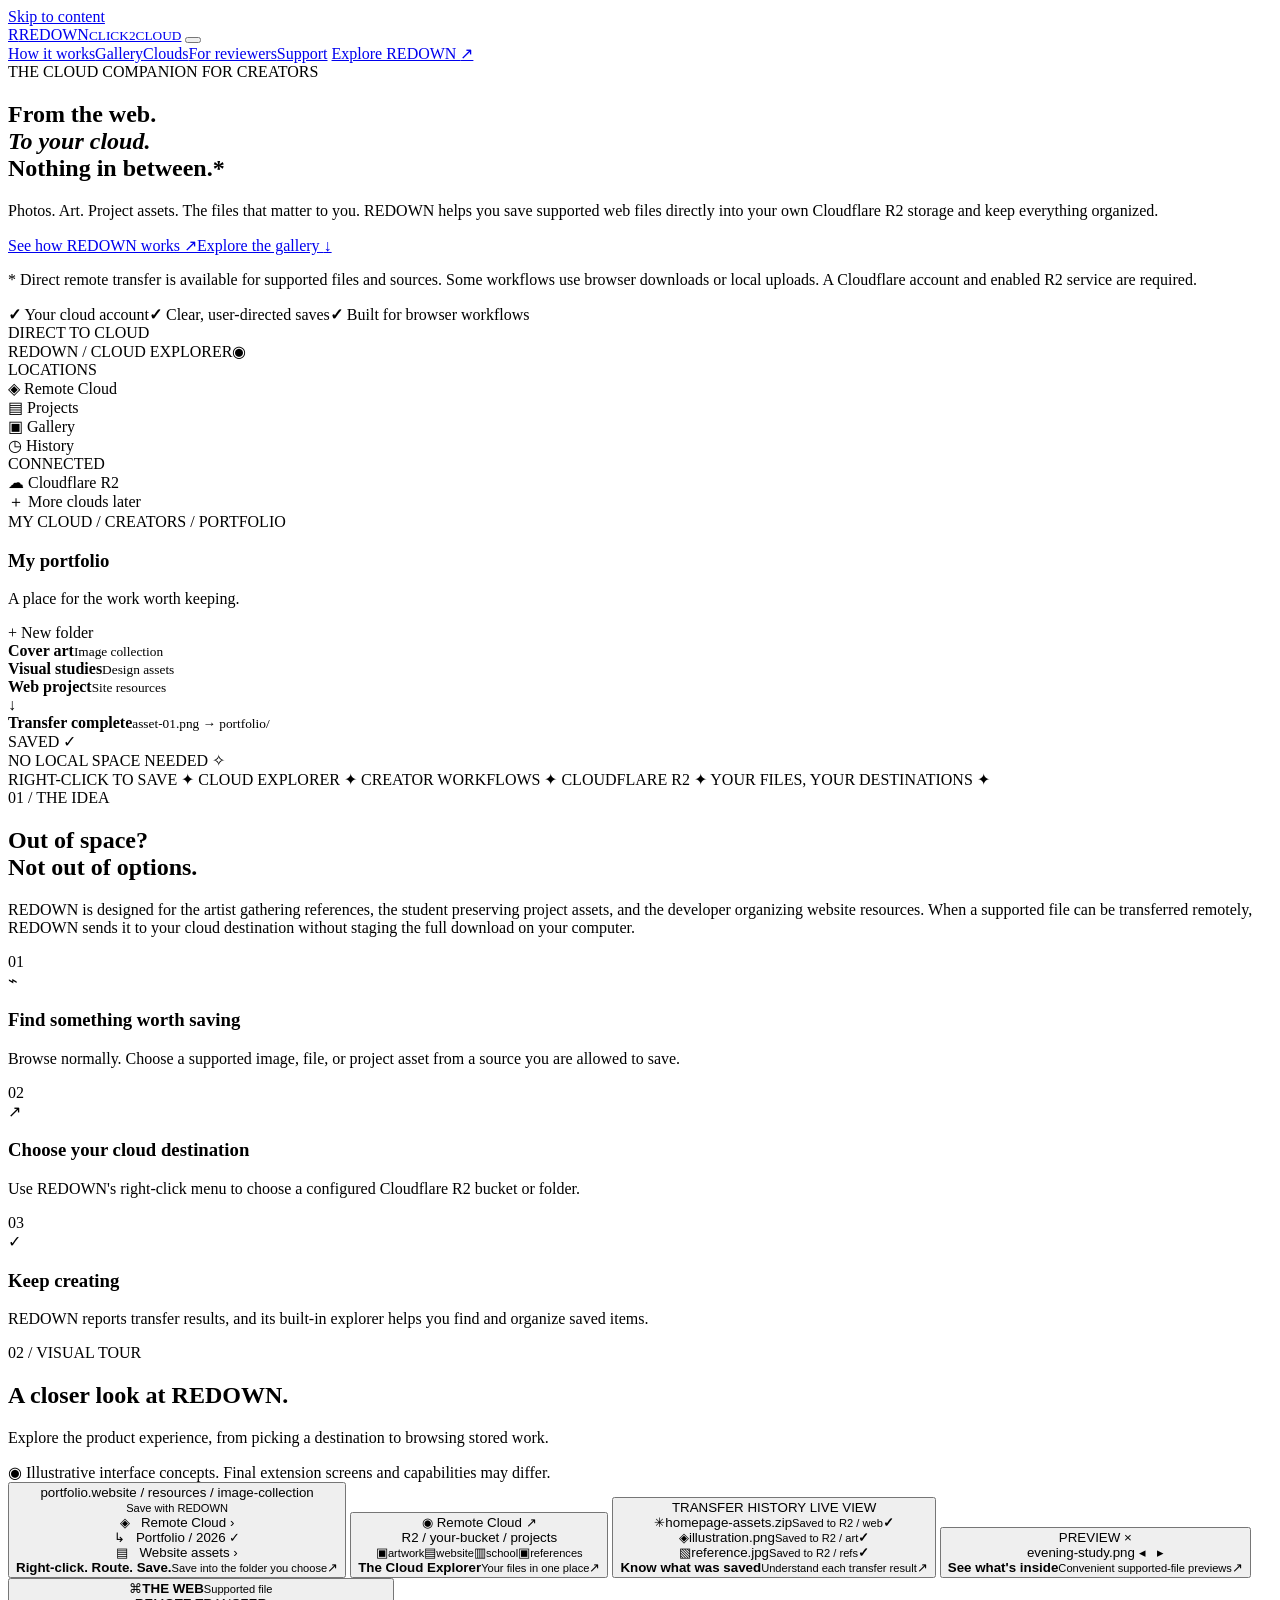
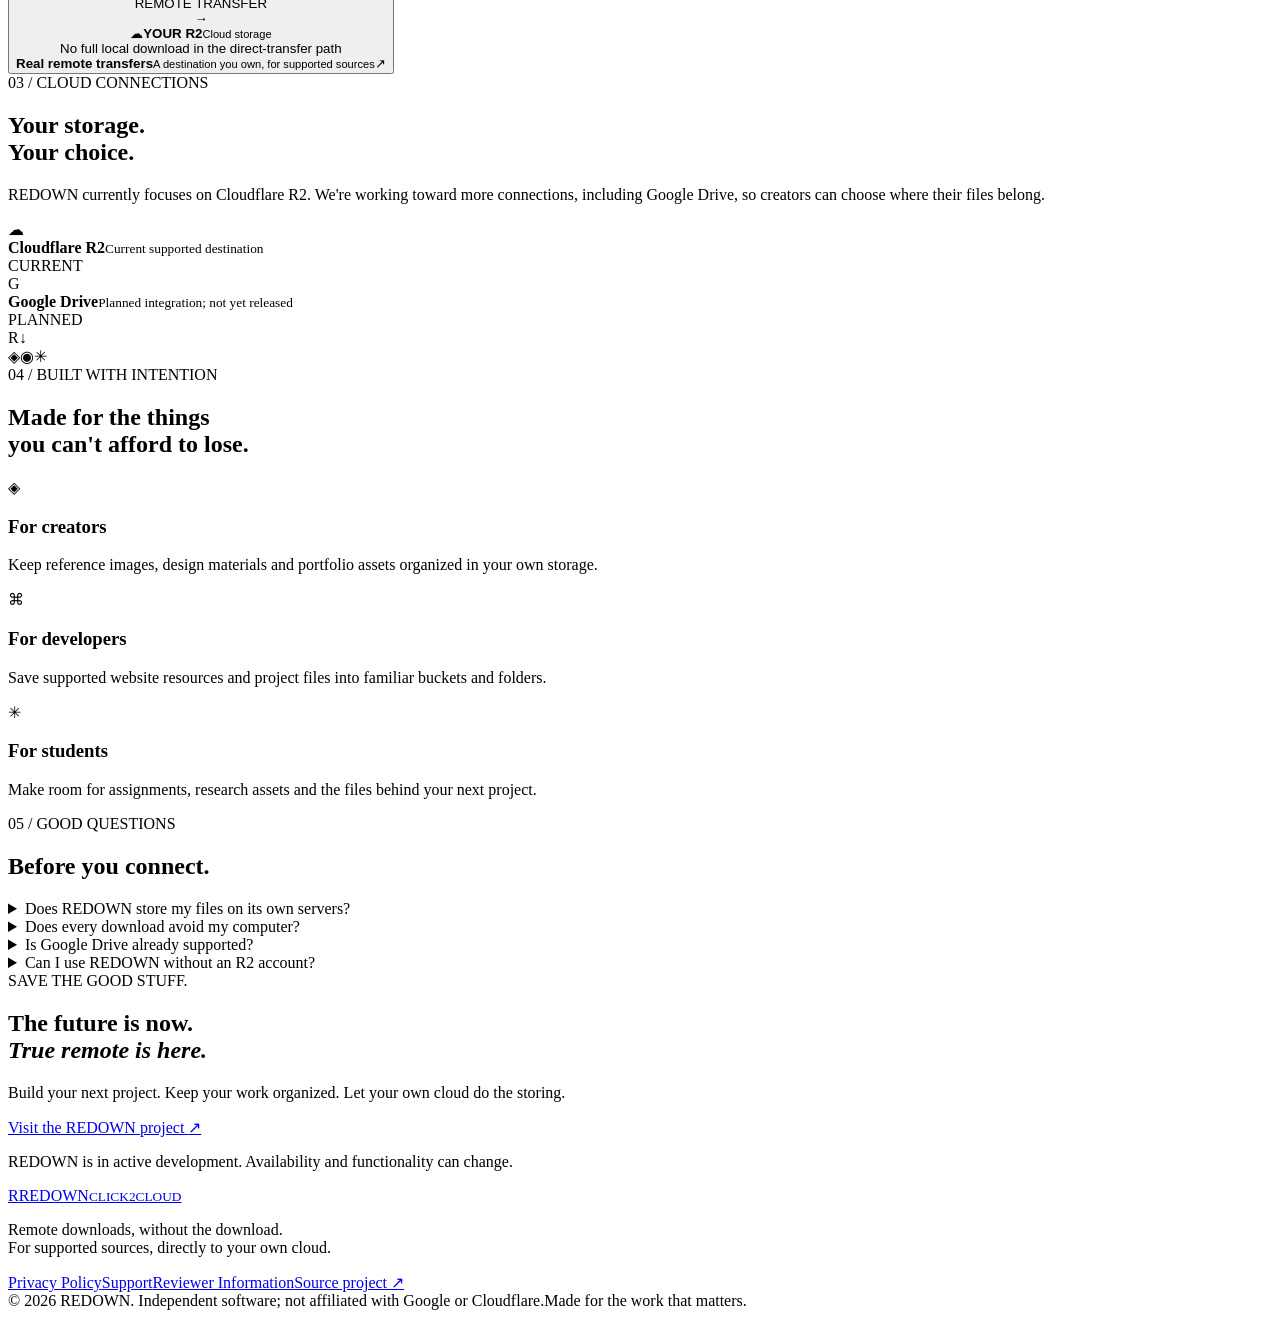
==== index.html @ 5e8872ca "Create REDOWN website: index.html" ====
<!doctype html>
<html lang="en">
<head>
  <meta charset="utf-8">
  <meta name="viewport" content="width=device-width,initial-scale=1">
  <meta name="theme-color" content="#0b0c12">
  <meta name="description" content="REDOWN is a browser extension for saving supported files from websites directly to your own Cloudflare R2 storage, with organized cloud destinations and a built-in explorer.">
  <meta property="og:title" content="REDOWN • Remote downloads, without the download">
  <meta property="og:description" content="Click. Route. Save to your own cloud. Meet REDOWN, a creator-focused browser extension for Cloudflare R2.">
  <meta property="og:type" content="website">
  <title>REDOWN • Direct to your cloud</title>
  <link rel="icon" href="favicon.svg" type="image/svg+xml">
  <link rel="stylesheet" href="styles.css">
  <script defer src="app.js"></script>
</head>
<body>
  <a class="skip-link" href="#main">Skip to content</a>
  <header class="site-header">
    <div class="nav-wrap">
      <a class="brand" href="index.html" aria-label="REDOWN home"><span class="brand-mark" aria-hidden="true">R<span class="brand-cut"></span></span><span>REDOWN<small>CLICK2CLOUD</small></span></a>
      <button class="menu-toggle" type="button" aria-label="Open navigation" aria-expanded="false" aria-controls="primary-nav"><span></span><span></span><span></span></button>
      <nav id="primary-nav" class="nav-links" aria-label="Main navigation">
        <a href="#how-it-works">How it works</a><a href="#gallery">Gallery</a><a href="#clouds">Clouds</a><a href="review.html">For reviewers</a><a href="support.html">Support</a>
        <a class="nav-cta" href="https://github.com/thanks-cohn/REDOWN" target="_blank" rel="noopener noreferrer">Explore REDOWN <span aria-hidden="true">↗</span></a>
      </nav>
    </div>
  </header>
  <main id="main">
    <section class="hero section-pad">
      <div class="hero-aurora" aria-hidden="true"></div>
      <div class="hero-content">
        <div class="eyebrow"><span class="pulse-dot"></span> THE CLOUD COMPANION FOR CREATORS</div>
        <h1>From the web.<br><em>To your cloud.</em><br>Nothing in between.*</h1>
        <p class="hero-lead">Photos. Art. Project assets. The files that matter to you. REDOWN helps you save supported web files directly into your own Cloudflare R2 storage and keep everything organized.</p>
        <div class="hero-actions"><a class="btn btn-primary" href="#how-it-works">See how REDOWN works <span aria-hidden="true">↗</span></a><a class="btn btn-outline" href="#gallery">Explore the gallery <span aria-hidden="true">↓</span></a></div>
        <p class="fine-print">* Direct remote transfer is available for supported files and sources. Some workflows use browser downloads or local uploads. A Cloudflare account and enabled R2 service are required.</p>
        <div class="hero-trust"><span><b class="mini-check">✓</b> Your cloud account</span><span><b class="mini-check">✓</b> Clear, user-directed saves</span><span><b class="mini-check">✓</b> Built for browser workflows</span></div>
      </div>
      <div class="hero-visual" aria-label="Illustrative REDOWN cloud-save workflow">
        <div class="floating-label label-top">DIRECT TO CLOUD <span class="green-dot"></span></div>
        <div class="hero-device">
          <div class="device-top"><div class="traffic"><i></i><i></i><i></i></div><span class="device-name">REDOWN / CLOUD EXPLORER</span><span class="device-icon">◉</span></div>
          <div class="device-content">
            <div class="device-side"><div class="sidebar-title">LOCATIONS</div><div class="sidebar-item active"><span>◈</span> Remote Cloud</div><div class="sidebar-item"><span>▤</span> Projects</div><div class="sidebar-item"><span>▣</span> Gallery</div><div class="sidebar-item"><span>◷</span> History</div><div class="side-divider"></div><div class="sidebar-title">CONNECTED</div><div class="sidebar-item small"><span class="cloud-mark">☁</span> Cloudflare R2</div><div class="sidebar-item small muted"><span>＋</span> More clouds later</div></div>
            <div class="device-main"><div class="crumb">MY CLOUD <span> / </span> CREATORS <span> / </span> PORTFOLIO</div><div class="device-heading"><div><h3>My portfolio</h3><p>A place for the work worth keeping.</p></div><span class="mock-btn">+ New folder</span></div><div class="mock-files"><div class="mock-file"><span class="file-art photo-one"></span><b>Cover art</b><small>Image collection</small></div><div class="mock-file"><span class="file-art photo-two"></span><b>Visual studies</b><small>Design assets</small></div><div class="mock-file"><span class="file-art photo-three"></span><b>Web project</b><small>Site resources</small></div></div><div class="transfer"><span class="transfer-icon">↓</span><div><strong>Transfer complete</strong><small>asset-01.png → portfolio/</small></div><span class="transfer-ok">SAVED ✓</span></div></div>
          </div>
        </div>
        <div class="floating-label label-bottom">NO LOCAL SPACE NEEDED <span>✧</span></div>
        <div class="orbit orbit-one"></div><div class="orbit orbit-two"></div>
      </div>
    </section>
    <div class="ticker" aria-label="Key features"><div>RIGHT-CLICK TO SAVE <span>✦</span> CLOUD EXPLORER <span>✦</span> CREATOR WORKFLOWS <span>✦</span> CLOUDFLARE R2 <span>✦</span> YOUR FILES, YOUR DESTINATIONS <span>✦</span></div></div>
    <section class="section-pad section-heading-band" id="how-it-works"><div class="section-intro"><div class="kicker">01 / THE IDEA</div><h2>Out of space?<br><span>Not out of options.</span></h2><p>REDOWN is designed for the artist gathering references, the student preserving project assets, and the developer organizing website resources. When a supported file can be transferred remotely, REDOWN sends it to your cloud destination without staging the full download on your computer.</p></div>
      <div class="steps-grid">
        <article class="step"><span class="step-number">01</span><div class="step-glyph">⌁</div><h3>Find something worth saving</h3><p>Browse normally. Choose a supported image, file, or project asset from a source you are allowed to save.</p></article>
        <article class="step"><span class="step-number">02</span><div class="step-glyph">↗</div><h3>Choose your cloud destination</h3><p>Use REDOWN's right-click menu to choose a configured Cloudflare R2 bucket or folder.</p></article>
        <article class="step"><span class="step-number">03</span><div class="step-glyph">✓</div><h3>Keep creating</h3><p>REDOWN reports transfer results, and its built-in explorer helps you find and organize saved items.</p></article>
      </div>
    </section>
    <section class="section-pad gallery-section" id="gallery"><div class="section-head-line"><div><div class="kicker">02 / VISUAL TOUR</div><h2>A closer look at <span>REDOWN.</span></h2></div><p>Explore the product experience, from picking a destination to browsing stored work.</p></div><div class="gallery-note"><span>◉</span> Illustrative interface concepts. Final extension screens and capabilities may differ.</div>
      <div class="gallery-grid">
        <button class="gallery-card wide" data-gallery="0" type="button" aria-label="Open gallery preview: Right-click, route, save"><div class="artboard art-context"><div class="art-window"><div class="art-url">portfolio.website / resources / image-collection</div><div class="art-scene"><div class="art-shape one"></div><div class="art-shape two"></div><div class="art-shape three"></div></div><div class="context-menu"><small>Save with REDOWN</small><div>◈ &nbsp; Remote Cloud <span>›</span></div><div class="chosen">↳ &nbsp; Portfolio / 2026 <span>✓</span></div><div>▤ &nbsp; Website assets <span>›</span></div></div></div></div><span class="gallery-meta"><span><b>Right-click. Route. Save.</b><small>Save into the folder you choose</small></span><span class="gallery-arrow">↗</span></span></button>
        <button class="gallery-card" data-gallery="1" type="button" aria-label="Open gallery preview: Cloud Explorer"><div class="artboard art-explorer"><div class="ex-top"><span>◉</span> Remote Cloud <span>↗</span></div><div class="ex-path">R2 / your-bucket / projects</div><div class="ex-grid"><span>▣<small>artwork</small></span><span>▤<small>website</small></span><span>▥<small>school</small></span><span>▣<small>references</small></span></div></div><span class="gallery-meta"><span><b>The Cloud Explorer</b><small>Your files in one place</small></span><span class="gallery-arrow">↗</span></span></button>
        <button class="gallery-card" data-gallery="2" type="button" aria-label="Open gallery preview: Transfer history"><div class="artboard art-history"><div class="history-title">TRANSFER HISTORY <span>LIVE VIEW</span></div><div class="history-row"><span class="history-thumb">✳</span><span>homepage-assets.zip<small>Saved to R2 / web</small></span><b>✓</b></div><div class="history-row"><span class="history-thumb">◈</span><span>illustration.png<small>Saved to R2 / art</small></span><b>✓</b></div><div class="history-row"><span class="history-thumb">▧</span><span>reference.jpg<small>Saved to R2 / refs</small></span><b>✓</b></div></div><span class="gallery-meta"><span><b>Know what was saved</b><small>Understand each transfer result</small></span><span class="gallery-arrow">↗</span></span></button>
        <button class="gallery-card" data-gallery="3" type="button" aria-label="Open gallery preview: File previews"><div class="artboard art-preview"><div class="preview-window"><div class="prev-top">PREVIEW <span>×</span></div><div class="preview-visual"><div class="preview-sun"></div><div class="preview-hill"></div><div class="preview-hill two"></div></div><div class="prev-foot">evening-study.png <span>◂ &nbsp; ▸</span></div></div></div><span class="gallery-meta"><span><b>See what's inside</b><small>Convenient supported-file previews</small></span><span class="gallery-arrow">↗</span></span></button>
        <button class="gallery-card wide" data-gallery="4" type="button" aria-label="Open gallery preview: What direct to cloud means"><div class="artboard art-flow"><div class="flow-point"><span class="flow-symbol">⌘</span><strong>THE WEB</strong><small>Supported file</small></div><div class="flow-path"><span>REMOTE TRANSFER</span><div class="flow-line"></div><em>→</em></div><div class="flow-point"><span class="flow-symbol cloud">☁</span><strong>YOUR R2</strong><small>Cloud storage</small></div><div class="flow-sub">No full local download in the direct-transfer path</div></div><span class="gallery-meta"><span><b>Real remote transfers</b><small>A destination you own, for supported sources</small></span><span class="gallery-arrow">↗</span></span></button>
      </div>
    </section>
    <section class="section-pad clouds-section" id="clouds"><div class="cloud-copy"><div class="kicker">03 / CLOUD CONNECTIONS</div><h2>Your storage.<br><span>Your choice.</span></h2><p>REDOWN currently focuses on Cloudflare R2. We're working toward more connections, including Google Drive, so creators can choose where their files belong.</p><div class="provider-row"><div class="provider active"><span class="provider-symbol">☁</span><div><b>Cloudflare R2</b><small>Current supported destination</small></div><span class="status-pill">CURRENT</span></div><div class="provider"><span class="provider-symbol">G</span><div><b>Google Drive</b><small>Planned integration; not yet released</small></div><span class="status-pill coming">PLANNED</span></div></div></div><div class="cloud-illustration"><div class="cloud-ring ring-a"></div><div class="cloud-ring ring-b"></div><div class="cloud-center">R<span>↓</span></div><span class="cloud-orbit orbit-a">◈</span><span class="cloud-orbit orbit-b">◉</span><span class="cloud-orbit orbit-c">✳</span></div></section>
    <section class="section-pad why-section"><div><div class="kicker">04 / BUILT WITH INTENTION</div><h2>Made for the things<br><span>you can't afford to lose.</span></h2></div><div class="value-grid"><div><span>◈</span><h3>For creators</h3><p>Keep reference images, design materials and portfolio assets organized in your own storage.</p></div><div><span>⌘</span><h3>For developers</h3><p>Save supported website resources and project files into familiar buckets and folders.</p></div><div><span>✳</span><h3>For students</h3><p>Make room for assignments, research assets and the files behind your next project.</p></div></div></section>
    <section class="section-pad faq-section" id="faq"><div class="kicker">05 / GOOD QUESTIONS</div><h2>Before you <span>connect.</span></h2><div class="faq-grid"><details><summary>Does REDOWN store my files on its own servers?</summary><p>REDOWN is designed to transfer supported files into storage you connect, such as your own Cloudflare R2 account. Remote transfers can involve a Cloudflare Worker and the source service. REDOWN itself is not a replacement storage provider.</p></details><details><summary>Does every download avoid my computer?</summary><p>No. The direct-transfer pathway is available for supported sources and files. Other operations, including local uploads or browser-assisted download paths, may use your device. REDOWN should indicate the relevant workflow.</p></details><details><summary>Is Google Drive already supported?</summary><p>Not yet as a released integration. Google Drive is planned. The currently described cloud destination is Cloudflare R2.</p></details><details><summary>Can I use REDOWN without an R2 account?</summary><p>Cloudflare R2 must be available on your Cloudflare account for the current R2 workflow. Storage usage may incur charges from Cloudflare. Please review your provider's pricing and permissions before connecting.</p></details></div></section>
    <section class="last-cta"><div class="cta-glow"></div><div class="kicker">SAVE THE GOOD STUFF.</div><h2>The future is now.<br><em>True remote is here.</em></h2><p>Build your next project. Keep your work organized. Let your own cloud do the storing.</p><a class="btn btn-primary" href="https://github.com/thanks-cohn/REDOWN" target="_blank" rel="noopener noreferrer">Visit the REDOWN project <span aria-hidden="true">↗</span></a><p class="small-muted">REDOWN is in active development. Availability and functionality can change.</p></section>
  </main>
  <footer class="site-footer"><div class="footer-top"><a class="brand" href="index.html"><span class="brand-mark">R</span><span>REDOWN<small>CLICK2CLOUD</small></span></a><p>Remote downloads, without the download.<br>For supported sources, directly to your own cloud.</p><div class="footer-links"><a href="privacy.html">Privacy Policy</a><a href="support.html">Support</a><a href="review.html">Reviewer Information</a><a href="https://github.com/thanks-cohn/REDOWN" target="_blank" rel="noopener noreferrer">Source project ↗</a></div></div><div class="footer-bottom"><span>© <span id="year">2026</span> REDOWN. Independent software; not affiliated with Google or Cloudflare.</span><span>Made for the work that matters.</span></div></footer>
  <dialog id="gallery-dialog" class="gallery-dialog" aria-label="REDOWN preview"><button class="dialog-close" type="button" aria-label="Close gallery preview">×</button><div id="dialog-preview"></div><div class="dialog-nav"><button type="button" id="gallery-prev" aria-label="Previous gallery image">← Previous</button><span id="gallery-count"></span><button type="button" id="gallery-next" aria-label="Next gallery image">Next →</button></div></dialog>
</body>
</html>
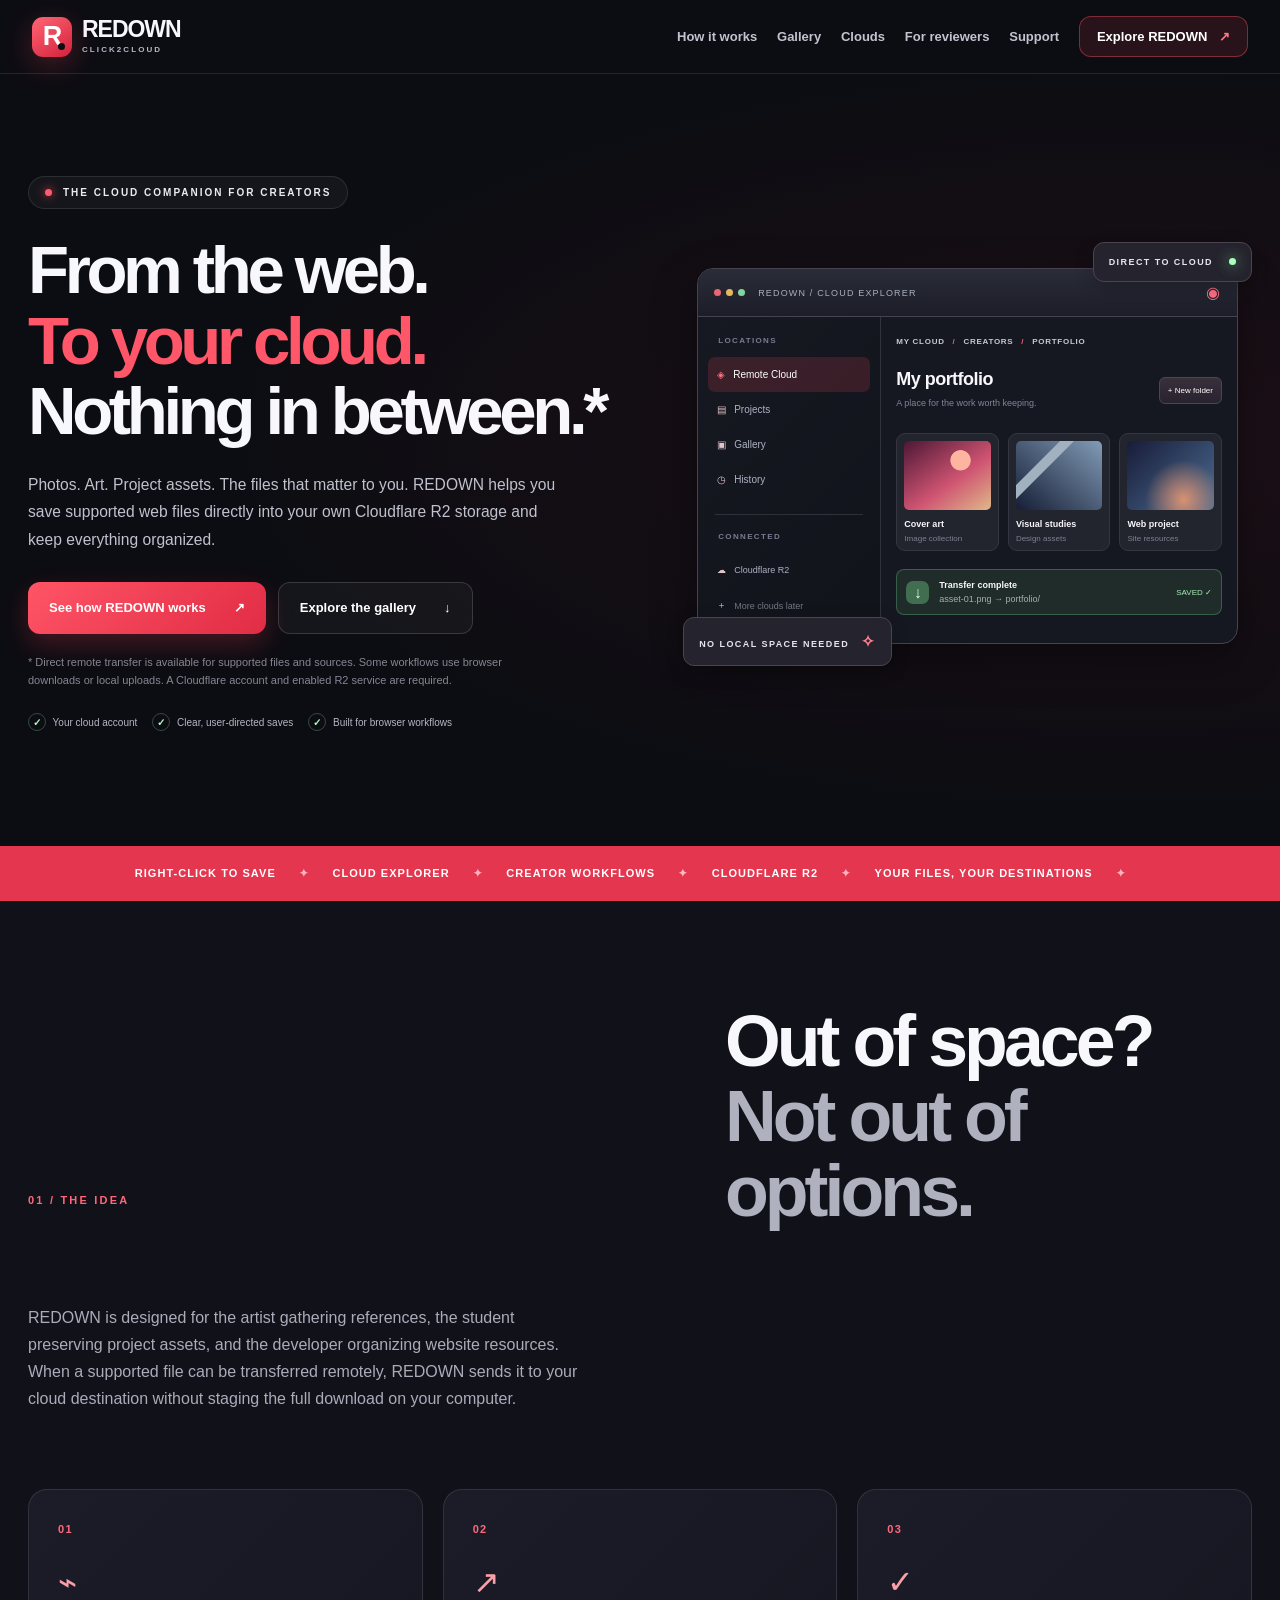
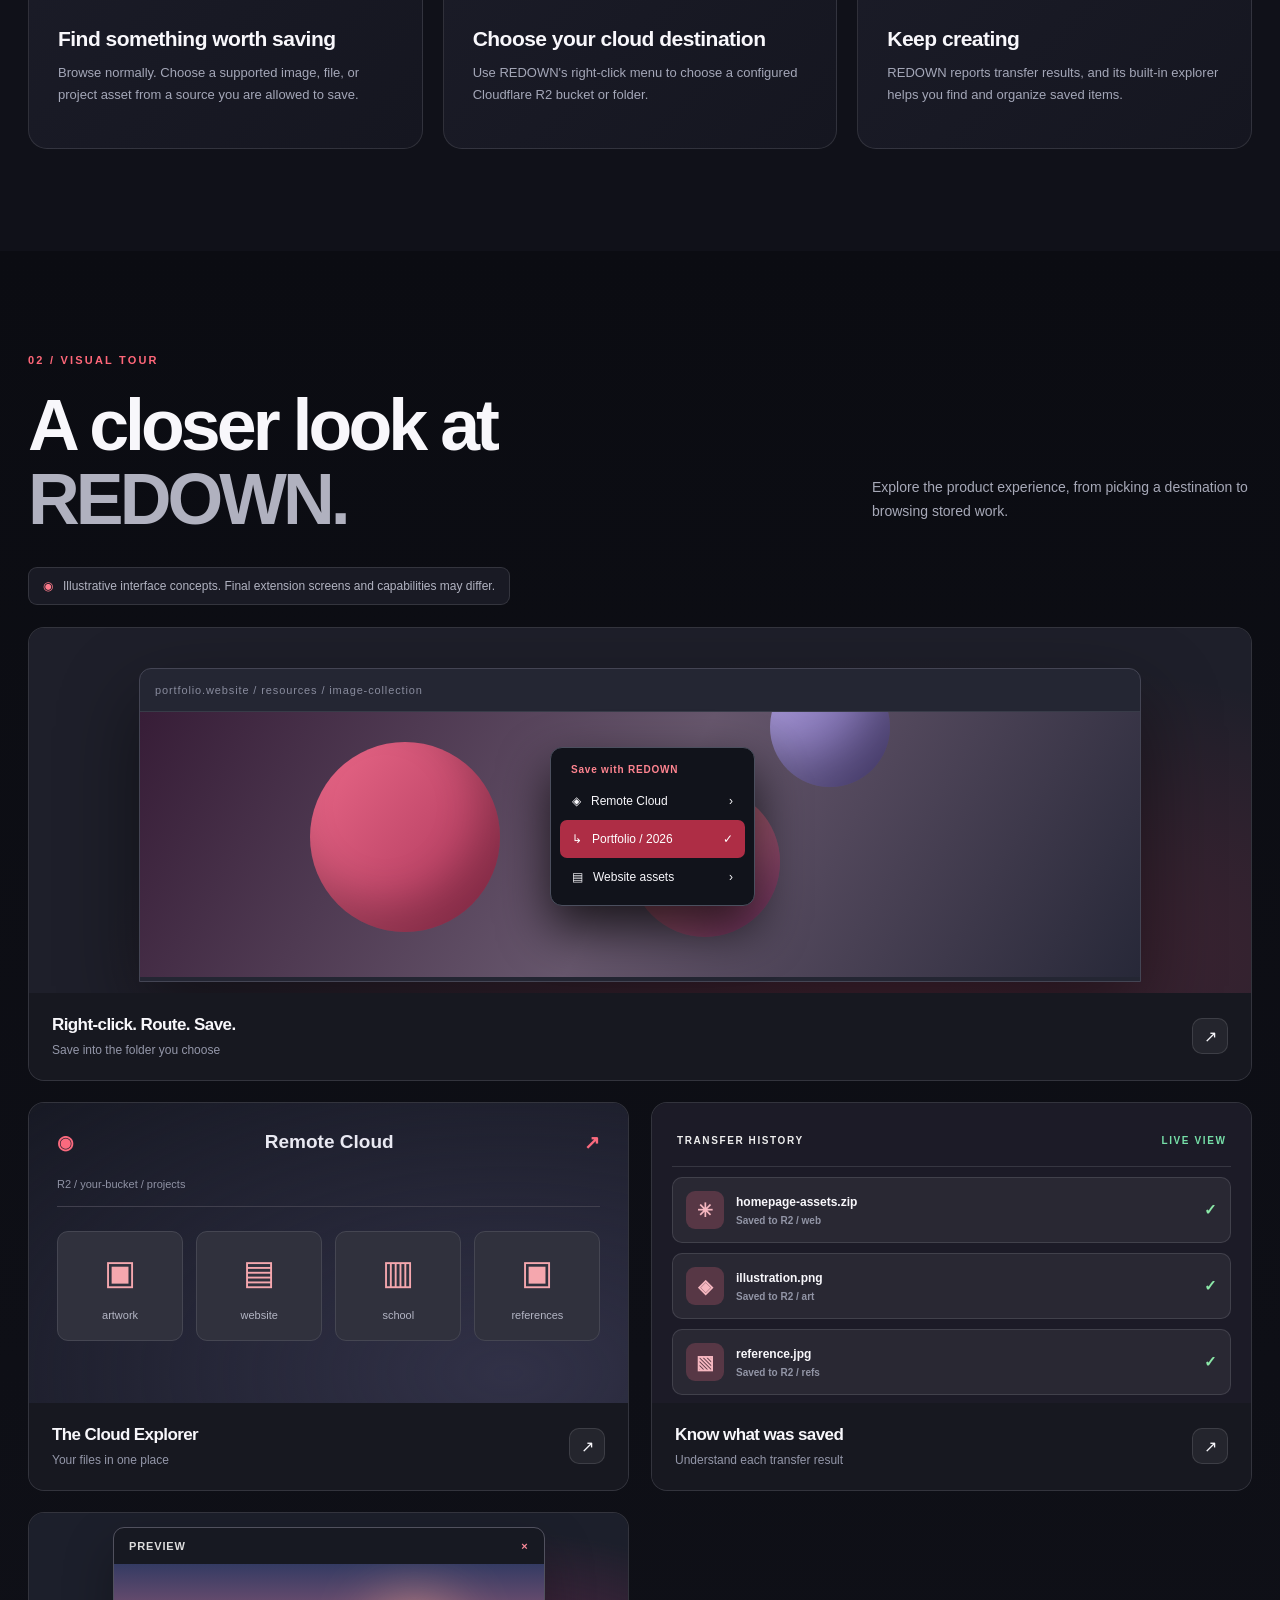
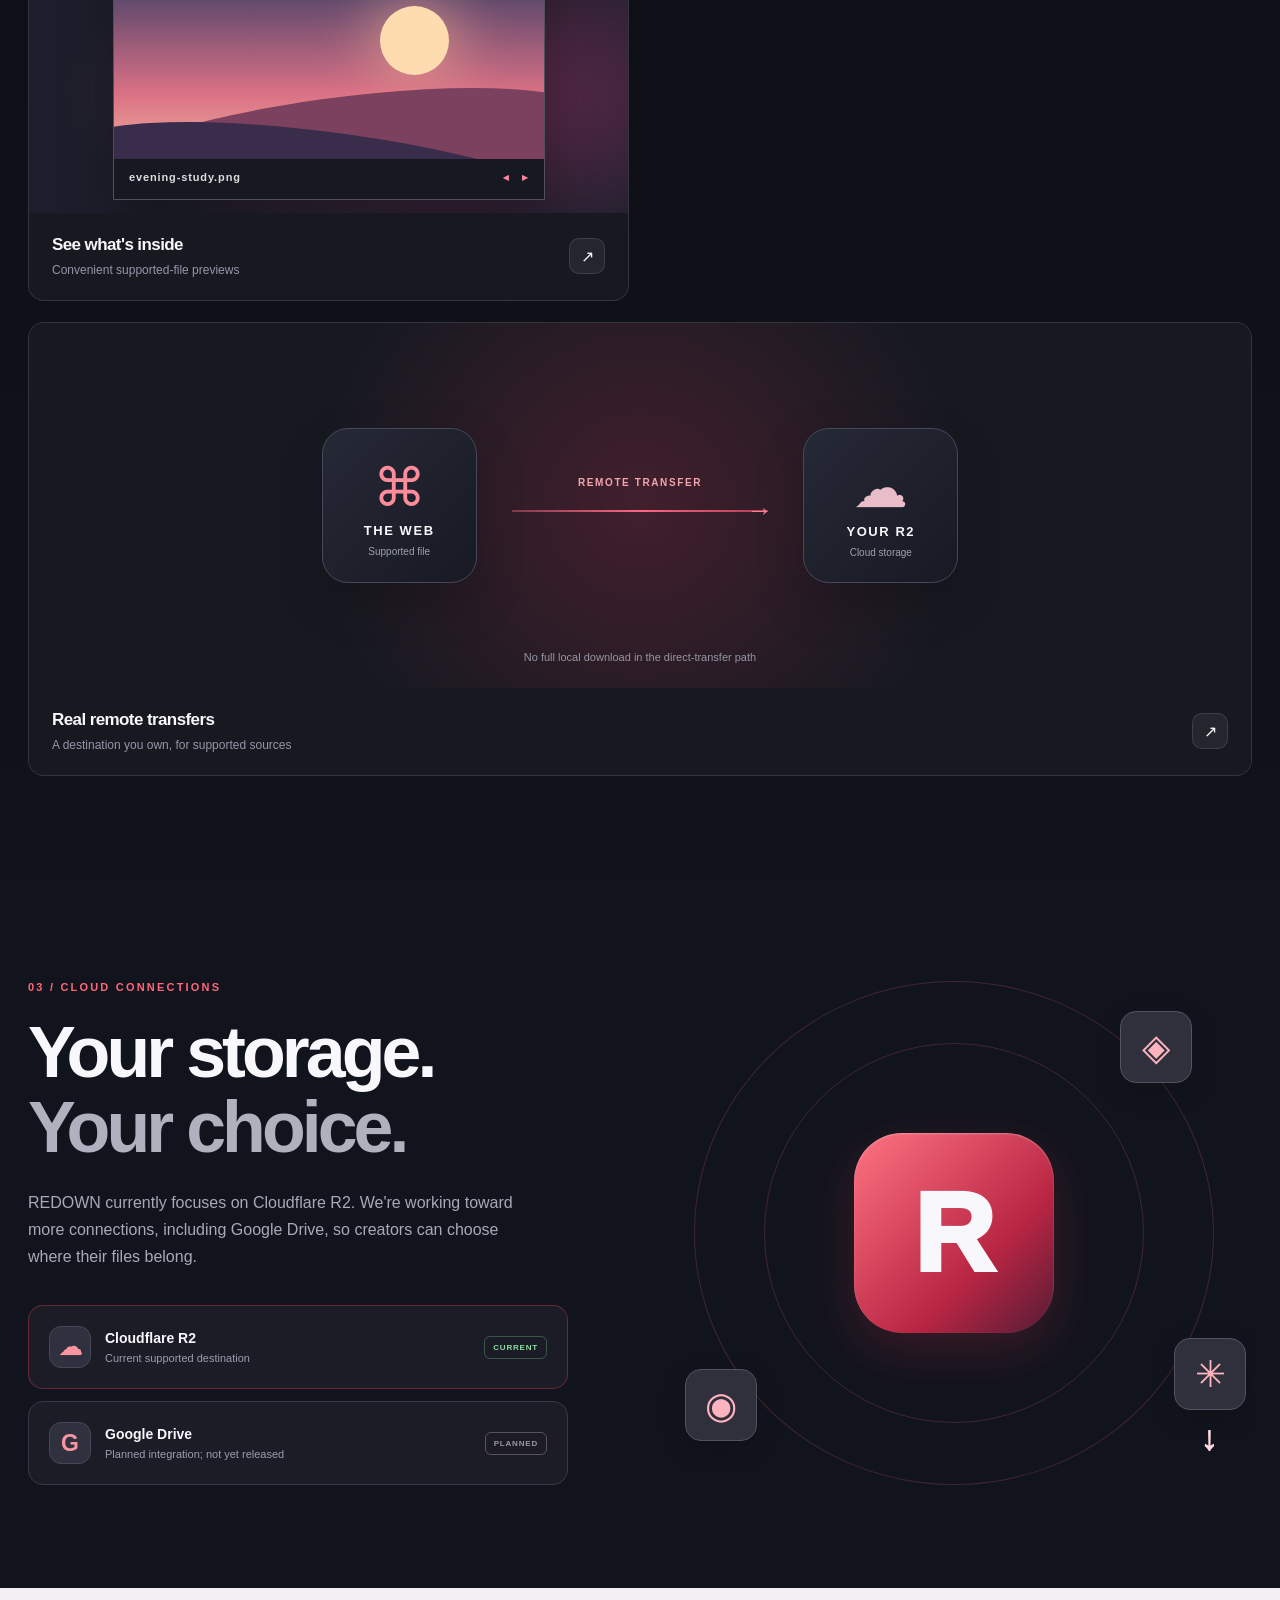
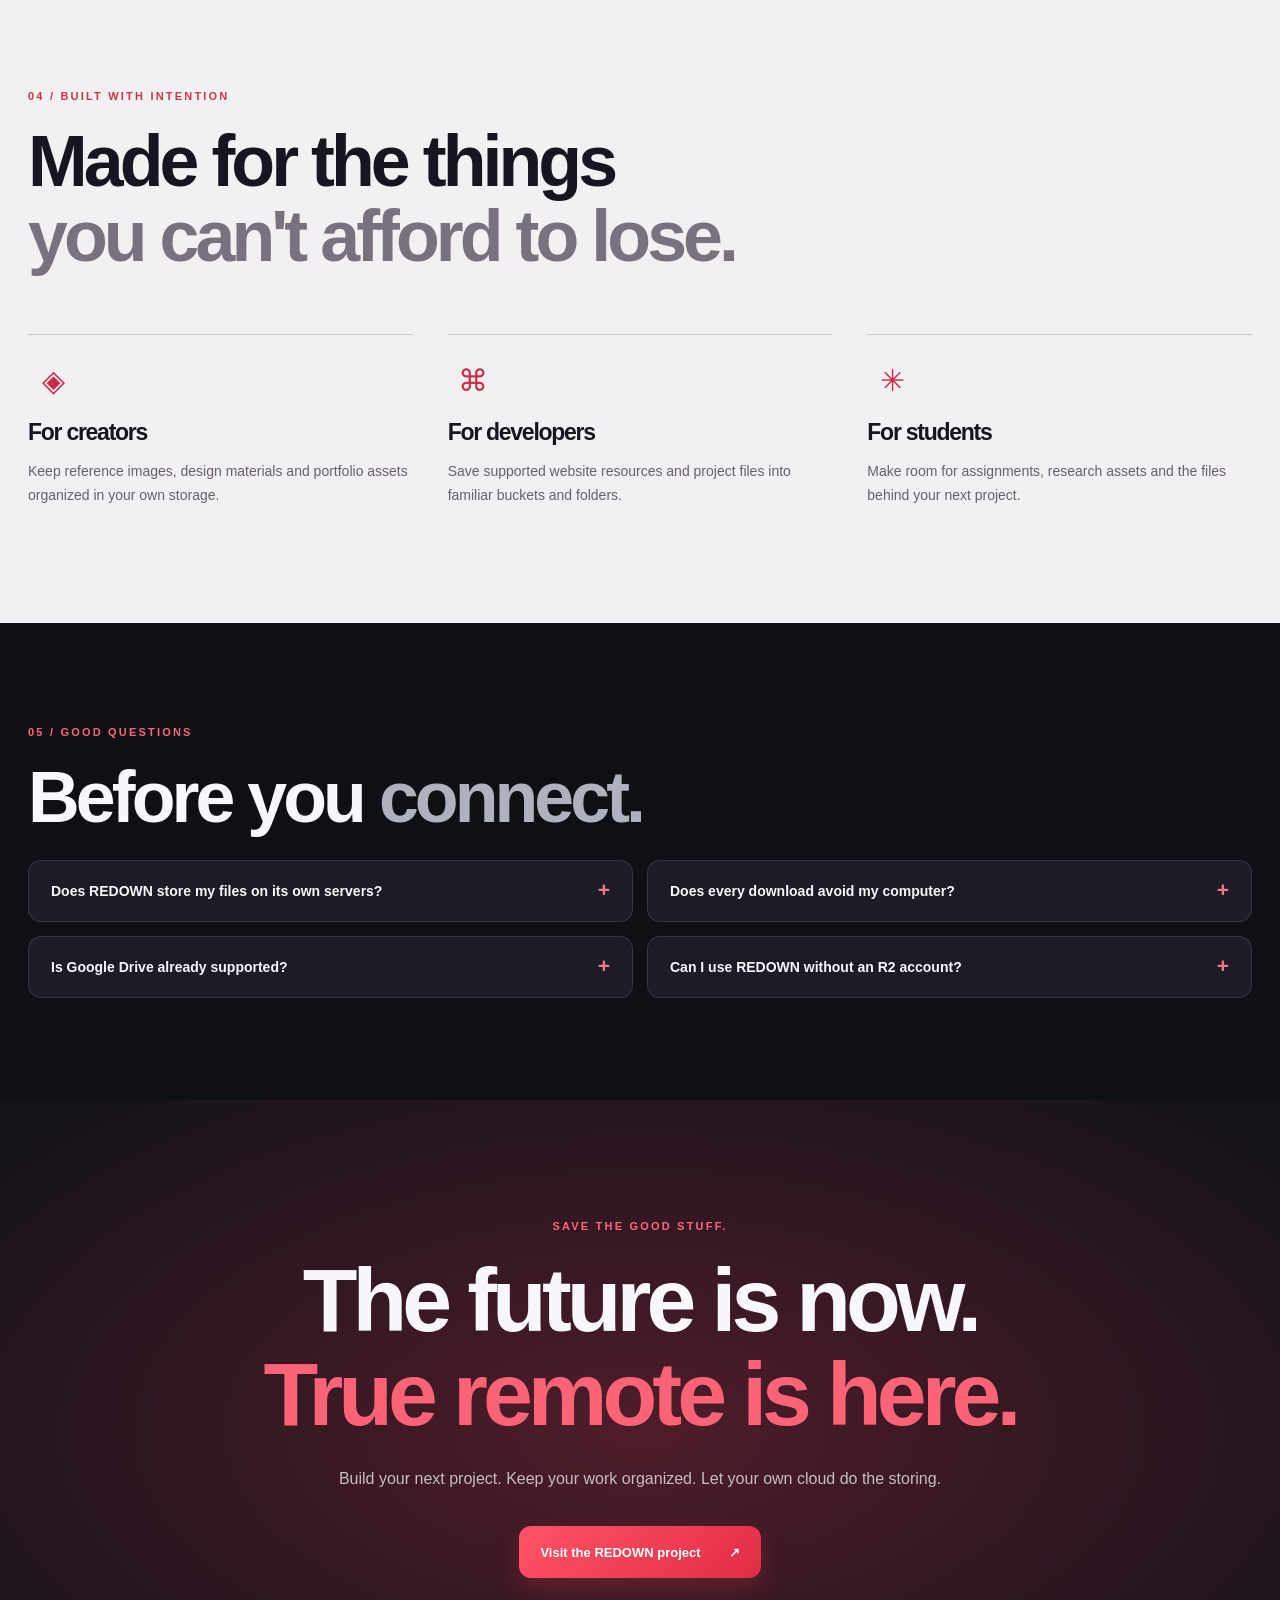
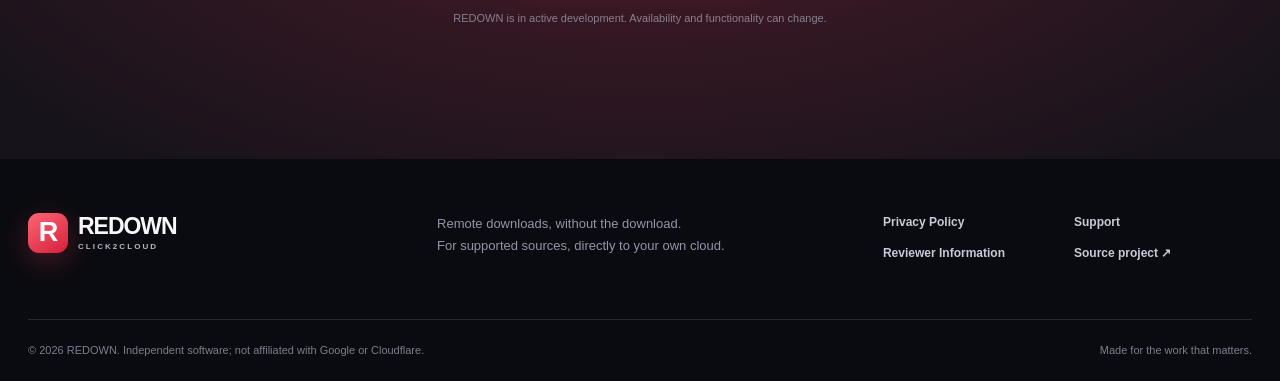
==== commit 0b3f2772: "Load REDOWN layout stability fixes on index.html" ====
--- a/index.html
+++ b/index.html
@@ -10,7 +10,7 @@
   <meta property="og:type" content="website">
   <title>REDOWN • Direct to your cloud</title>
   <link rel="icon" href="favicon.svg" type="image/svg+xml">
-  <link rel="stylesheet" href="styles.css">
+  <link rel="stylesheet" href="styles.css"><link rel="stylesheet" href="polish.css">
   <script defer src="app.js"></script>
 </head>
 <body>
--- a/styles.css
+++ b/styles.css
@@ -0,0 +1,16 @@
+:root{color-scheme:dark;--bg:#0b0c12;--card:#14151e;--ink:#f6f6fa;--muted:#a3a4b4;--muted2:#757786;--red:#f34355;--red2:#ac283b;--border:rgba(255,255,255,.1);--max:1240px;--radius:22px;font-family:Inter,"Segoe UI",Arial,sans-serif}
+*{box-sizing:border-box}html{scroll-behavior:smooth}body{margin:0;background:var(--bg);color:var(--ink);-webkit-font-smoothing:antialiased}a{color:inherit;text-decoration:none}button{font:inherit;color:inherit}::selection{background:var(--red);color:#fff}:focus-visible{outline:3px solid #ff8593;outline-offset:4px}h1,h2,h3,p{margin-top:0}h1,h2,h3{letter-spacing:-.055em}h2{font-size:clamp(2.8rem,5.6vw,5.7rem);line-height:1.045;margin-bottom:25px;font-weight:800}h2 span{color:#b0b1bf}p{line-height:1.68}.section-pad{padding:110px max(28px,calc((100vw - var(--max))/2))}.skip-link{position:fixed;left:15px;top:-60px;z-index:200;background:#fff;color:#111;padding:12px 22px}.skip-link:focus{top:12px}
+.site-header{position:sticky;top:0;z-index:50;border-bottom:1px solid rgba(255,255,255,.08);background:rgba(11,12,18,.85);backdrop-filter:blur(20px)}.nav-wrap{max-width:1320px;margin:auto;padding:16px 32px;display:flex;align-items:center;justify-content:space-between;gap:36px}.brand{display:inline-flex;align-items:center;gap:10px;line-height:.91;font-weight:900;letter-spacing:-.045em;font-size:23px}.brand small{display:block;letter-spacing:.26em;color:#b7b8c6;font-size:8px;font-weight:800;margin-top:6px}.brand-mark{display:inline-grid;place-items:center;position:relative;background:linear-gradient(145deg,#ff6575,#d4213b);color:#fff;border-radius:11px;width:40px;height:40px;box-shadow:0 8px 28px rgba(243,67,85,.27);font-size:27px;font-weight:900}.brand-cut{position:absolute;width:7px;height:7px;background:var(--bg);border-radius:50%;right:7px;bottom:7px}.nav-links{display:flex;align-items:center;gap:28px;font-size:13px;font-weight:700;color:#c2c3cf}.nav-links>a{transition:color .2s}.nav-links>a:hover{color:white}.nav-links .nav-cta{border:1px solid rgba(245,80,99,.42);padding:12px 17px;border-radius:12px;background:rgba(243,67,85,.12);color:#fff}.nav-cta span{padding-left:8px;color:#ff7885}.menu-toggle{display:none}
+.hero{position:relative;isolation:isolate;display:grid;grid-template-columns:minmax(0,1.02fr) minmax(0,.98fr);align-items:center;min-height:740px;padding-top:125px;padding-bottom:120px;overflow:hidden;gap:22px}.hero-aurora{z-index:-1;position:absolute;inset:-20% -18%;background:radial-gradient(ellipse at 73% 53%,rgba(151,25,55,.19),transparent 37%),radial-gradient(ellipse at 41% 25%,rgba(88,25,64,.12),transparent 42%);pointer-events:none}.eyebrow,.kicker{font-weight:850;letter-spacing:.2em;font-size:11px;color:#ff6779}.eyebrow{display:inline-flex;gap:11px;align-items:center;background:rgba(255,255,255,.04);border:1px solid rgba(255,255,255,.1);border-radius:100px;padding:10px 16px;color:#eaebef;font-size:10px}.pulse-dot,.green-dot{width:7px;height:7px;border-radius:50%;background:#a9ffbf;box-shadow:0 0 14px #73df93;display:inline-block;flex:none}.pulse-dot{background:#ff5a70;box-shadow:0 0 10px #f34355}.hero h1{font-size:clamp(3.7rem,6.3vw,6.9rem);line-height:1.01;font-weight:850;margin:29px 0 26px}.hero h1 em{font-style:normal;color:#ff5669}.hero-lead{color:#c0c1ce;font-size:16px;max-width:510px;line-height:1.8}.hero-actions{display:flex;flex-wrap:wrap;gap:12px;margin-top:29px}.btn{display:inline-flex;align-items:center;justify-content:center;gap:28px;min-height:52px;padding:15px 21px;border-radius:12px;font-weight:800;font-size:13px;transition:transform .2s,box-shadow .2s}.btn:hover{transform:translateY(-3px)}.btn-primary{background:linear-gradient(135deg,#ff5466,#e12c45);color:#fff;box-shadow:0 10px 26px rgba(238,56,79,.25)}.btn-primary:hover{box-shadow:0 15px 32px rgba(238,56,79,.38)}.btn-outline{background:rgba(255,255,255,.04);border:1px solid rgba(255,255,255,.15);color:#fff}.fine-print{font-size:11px;line-height:1.65;color:#858694;margin:19px 0 24px;max-width:500px}.hero-trust{display:flex;flex-wrap:wrap;gap:15px;font-size:10px;color:#b5b6c5}.mini-check{display:inline-grid;place-items:center;border:1px solid rgba(165,255,185,.25);border-radius:50%;width:18px;height:18px;color:#b5fbc7;margin-right:4px}
+.hero-visual{position:relative;min-width:0;padding:15px 0 15px 17px;perspective:1300px}.hero-device{position:relative;border:1px solid rgba(255,255,255,.24);background:#161821;box-shadow:0 44px 100px rgba(0,0,0,.65),0 0 100px rgba(255,60,95,.1);border-radius:18px;min-height:360px;overflow:hidden;transform:rotateY(-8deg) rotateX(3deg);transform-origin:center;z-index:2}.device-top{display:flex;align-items:center;gap:13px;padding:14px 16px;background:linear-gradient(180deg,#2a2c38,#1c1d28);border-bottom:1px solid var(--border);font-size:9px;letter-spacing:.13em;color:#aaaebe}.traffic{display:flex;gap:5px}.traffic i{width:7px;height:7px;border-radius:50%;background:#eb6675}.traffic i:nth-child(2){background:#e4b95c}.traffic i:nth-child(3){background:#83d5a0}.device-icon{margin-left:auto;font-size:16px;color:#ff7184}.device-content{display:grid;grid-template-columns:34% 66%;min-height:330px}.device-side{background:linear-gradient(135deg,#171922,#11131b);padding:19px 10px;border-right:1px solid var(--border)}.sidebar-title{font-size:8px;letter-spacing:.17em;color:#777c91;font-weight:800;margin:0 0 12px 10px}.sidebar-item{font-size:10px;display:flex;align-items:center;gap:8px;padding:12px 9px;color:#adb2c2;border-radius:7px}.sidebar-item span{color:#e4c3ca}.sidebar-item.active{background:rgba(244,64,86,.17);color:#fff}.sidebar-item.active span{color:#ff6e7e}.sidebar-item.small{font-size:9px}.sidebar-item.muted{color:#737684}.side-divider{height:1px;background:var(--border);margin:17px 7px}.device-main{padding:23px 17px;overflow:hidden}.crumb{font-weight:750;color:#c7c8d0;font-size:8px;letter-spacing:.09em}.crumb span{color:#fb5b73;padding:0 5px}.device-heading{display:flex;align-items:center;justify-content:space-between;gap:10px;margin-top:23px}.device-heading h3{margin:0;font-size:18px;letter-spacing:-.03em}.device-heading p{font-size:9px;color:#818598;margin:6px 0 0}.mock-btn{display:inline-block;border:1px solid #494658;background:linear-gradient(#39303b,#28232f);border-radius:6px;padding:8px;color:#fff;font-size:8px;white-space:nowrap}.mock-files{display:grid;grid-template-columns:repeat(3,1fr);gap:9px;margin-top:22px}.mock-file{border:1px solid #343641;background:#22242e;padding:7px;border-radius:9px;min-width:0}.file-art{display:block;width:100%;height:69px;border-radius:5px;position:relative;overflow:hidden}.photo-one{background:radial-gradient(circle at 65% 28%,#feb5a0 0 13%,transparent 14%),linear-gradient(145deg,#4d1835,#cf5472 58%,#dfb989)}.photo-two{background:linear-gradient(135deg,transparent 28%,#a1b1bf 29% 37%,transparent 38%),linear-gradient(40deg,#161e36,#819bb6)}.photo-three{background:radial-gradient(ellipse at 65% 85%,#d89173,transparent 48%),linear-gradient(135deg,#181c39,#4c6d92)}.mock-file b,.mock-file small{display:block;white-space:nowrap;overflow:hidden;text-overflow:ellipsis}.mock-file b{font-size:9px;margin:9px 0 5px}.mock-file small{font-size:8px;color:#7f8192}.transfer{display:flex;align-items:center;gap:10px;border:1px solid rgba(108,216,145,.3);background:#202c2a;margin-top:18px;padding:10px 9px;border-radius:8px}.transfer-icon{width:23px;height:23px;background:#416d50;color:#dbffe5;border-radius:7px;text-align:center;line-height:23px}.transfer strong,.transfer small{display:block;font-size:9px}.transfer small{color:#9eb4a8;margin-top:4px}.transfer-ok{font-size:8px;color:#a9edb7;margin-left:auto;white-space:nowrap}.floating-label{position:absolute;z-index:4;padding:14px 15px;border:1px solid rgba(255,255,255,.2);border-radius:11px;backdrop-filter:blur(14px);background:rgba(31,32,44,.78);box-shadow:0 20px 35px rgba(0,0,0,.26);font-size:9px;letter-spacing:.16em;font-weight:850;color:#e6e5ee}.label-top{right:-20px;top:-15px}.label-top .green-dot{margin-left:12px}.label-bottom{left:-3px;bottom:0}.label-bottom span{color:#ff8190;font-size:16px;margin-left:8px}.orbit{position:absolute;border:1px solid rgba(246,68,92,.1);border-radius:50%;z-index:-1}.orbit-one{width:540px;height:540px;right:-90px;top:-95px}.orbit-two{width:390px;height:390px;right:0;top:-20px}
+.ticker{white-space:nowrap;overflow:hidden;background:#e5364f;color:#fff;padding:18px 0;font-size:12px;font-weight:900;letter-spacing:.14em}.ticker div{min-width:max-content;text-align:center}.ticker span{padding:0 26px;color:#ffb8c2}
+.section-heading-band{background:#101119}.section-intro{display:grid;grid-template-columns:1fr 1fr;gap:65px;align-items:end}.section-intro h2{margin-bottom:0}.section-intro p{color:#aaacba;font-size:16px;max-width:550px}.kicker{margin-bottom:22px}.steps-grid{display:grid;grid-template-columns:repeat(3,1fr);gap:20px;margin-top:60px}.step{position:relative;border:1px solid var(--border);background:linear-gradient(135deg,#1b1c28,#151620);padding:29px;border-radius:19px;min-height:260px;transition:transform .2s,border-color .2s}.step:hover{transform:translateY(-5px);border-color:rgba(255,255,255,.27)}.step-number{font-size:11px;letter-spacing:.12em;font-weight:900;color:#fc697b}.step-glyph{font-size:32px;margin:26px 0;color:#f9a0a9}.step h3{font-size:21px;margin-bottom:11px;letter-spacing:-.025em}.step p{font-size:13px;color:#a4a7b8;margin:0}
+.gallery-section{background:linear-gradient(180deg,#0b0c12,#11121a)}.section-head-line{display:flex;justify-content:space-between;align-items:end;gap:50px}.section-head-line h2{margin:0}.section-head-line p{max-width:290px;color:#a7a9b8;font-size:14px}.gallery-note{display:inline-flex;align-items:center;gap:10px;color:#b1b3c1;font-size:12px;border:1px solid var(--border);background:#191a24;border-radius:9px;padding:11px 14px;margin:30px 0 22px}.gallery-note span{color:#ff7b8c}.gallery-grid{display:grid;grid-template-columns:repeat(2,minmax(0,1fr));gap:20px}.gallery-card{border:1px solid rgba(255,255,255,.12);display:block;text-align:left;padding:0;background:#171822;border-radius:19px;cursor:pointer;overflow:hidden;min-width:0;transition:transform .25s,border-color .25s,box-shadow .25s}.gallery-card:hover{transform:translateY(-6px);border-color:rgba(255,109,128,.48);box-shadow:0 20px 45px rgba(0,0,0,.28)}.gallery-card.wide{grid-column:span 2}.artboard{height:300px;overflow:hidden;position:relative;background:#1b1e29;display:flex;align-items:center;justify-content:center}.gallery-card.wide .artboard{height:360px}.gallery-meta{display:flex;justify-content:space-between;align-items:center;gap:15px;padding:21px 23px}.gallery-meta b,.gallery-meta small{display:block}.gallery-meta b{font-size:17px;letter-spacing:-.035em}.gallery-meta small{font-size:12px;margin-top:6px;color:#9497a9}.gallery-arrow{display:grid;place-items:center;width:36px;height:36px;flex:none;background:rgba(255,255,255,.06);border:1px solid var(--border);border-radius:10px}.art-context{background:radial-gradient(ellipse at 70% 90%,rgba(248,61,96,.19),transparent 65%),#1e1f2a}.art-window{position:absolute;width:82%;height:86%;top:11%;background:#242633;border:1px solid #444554;border-radius:12px 12px 0 0;box-shadow:0 30px 80px rgba(0,0,0,.46);overflow:visible}.art-url{padding:15px;font-size:11px;letter-spacing:.08em;color:#888b9d;border-bottom:1px solid #383b48}.art-scene{height:85%;background:linear-gradient(120deg,#371d37,#67576d,#272838);overflow:hidden;position:relative}.art-shape{position:absolute;border-radius:50%;background:linear-gradient(130deg,#ea6888,#a73357);box-shadow:inset -20px -30px 40px rgba(0,0,0,.24)}.art-shape.one{width:190px;height:190px;top:30px;left:17%}.art-shape.two{width:150px;height:150px;left:49%;top:75px;background:linear-gradient(140deg,#ec8c87,#8c3f7b)}.art-shape.three{width:120px;height:120px;left:63%;top:-45px;background:linear-gradient(130deg,#b3a3e4,#544783)}.context-menu{position:absolute;left:41%;top:25%;min-width:205px;background:#11131b;border:1px solid #4b4f5e;border-radius:12px;padding:9px;box-shadow:0 22px 50px rgba(0,0,0,.75);font-size:12px;z-index:3}.context-menu small{display:block;padding:7px 11px;color:#ff8490;letter-spacing:.08em;font-size:10px;font-weight:800}.context-menu div{padding:12px;border-radius:7px;white-space:nowrap}.context-menu span{float:right}.context-menu .chosen{color:#fff;background:#ae2d45}.art-explorer{background:radial-gradient(ellipse at 80% 90%,#313147,transparent),#171924;display:block;padding:28px}.ex-top{display:flex;justify-content:space-between;color:#e9e9f2;font-weight:900;font-size:19px}.ex-top span{color:#fa6a7e}.ex-path{color:#8f92a4;font-size:11px;border-bottom:1px solid #41404e;margin:24px 0;padding-bottom:16px}.ex-grid{display:grid;grid-template-columns:repeat(4,1fr);gap:13px}.ex-grid span{display:flex;flex-direction:column;align-items:center;justify-content:center;gap:17px;border-radius:11px;background:#30313d;border:1px solid #454652;min-height:110px;color:#f5a7ae;font-size:34px}.ex-grid small{font-size:11px;color:#b3b5c4}.art-history{padding:20px;display:block;background:linear-gradient(135deg,#161821,#2a1c2a)}.history-title{font-weight:800;font-size:10px;letter-spacing:.16em;color:#eee;border-bottom:1px solid var(--border);padding:12px 5px 20px}.history-title span{float:right;color:#76dfa8}.history-row{background:rgba(255,255,255,.06);border:1px solid var(--border);display:flex;align-items:center;gap:12px;padding:13px;border-radius:10px;margin-top:10px;font-size:12px;font-weight:750}.history-thumb{width:38px;height:38px;display:grid;place-items:center;border-radius:9px;color:#f6b7c0;background:#573745;font-size:19px}.history-row small{display:block;color:#9295a6;font-size:10px;margin-top:6px}.history-row b{margin-left:auto;color:#8be8a8;font-size:15px}.art-preview{background:radial-gradient(ellipse at 70% 60%,#642a4d,transparent 65%),#1c1f2b}.preview-window{width:72%;height:91%;border-radius:11px 11px 0 0;border:1px solid #51515e;background:#171922;box-shadow:0 22px 50px rgba(0,0,0,.3);overflow:hidden}.prev-top,.prev-foot{display:flex;justify-content:space-between;padding:12px 15px;font-size:11px;font-weight:750;letter-spacing:.08em;color:#ddd}.prev-top span,.prev-foot span{color:#fa8a9a}.preview-visual{height:72%;background:linear-gradient(#343b63,#d97085 66%,#f0ae9b);position:relative;overflow:hidden}.preview-sun{position:absolute;background:#ffdcaf;width:69px;height:69px;border-radius:50%;right:22%;top:22%;box-shadow:0 0 65px #f9af96}.preview-hill{position:absolute;bottom:-60px;left:-15%;width:130%;height:120px;border-radius:50% 50% 0 0;background:#7c415e;transform:rotate(-8deg)}.preview-hill.two{bottom:-85px;left:-12%;height:110px;background:#392d4b;transform:rotate(8deg)}.art-flow{background:radial-gradient(circle at center,rgba(218,54,84,.22),transparent 50%),#171921;gap:35px;flex-wrap:wrap}.flow-point{width:155px;height:155px;border:1px solid #464759;background:linear-gradient(135deg,#262936,#171923);border-radius:26px;display:flex;flex-direction:column;align-items:center;justify-content:center;box-shadow:0 20px 50px rgba(0,0,0,.2)}.flow-symbol{font-size:53px;color:#ff8c9a;line-height:1.3}.flow-symbol.cloud{font-size:55px;color:#e9bdc7}.flow-point strong{font-size:13px;letter-spacing:.12em}.flow-point small{color:#9da0af;font-size:10px;margin-top:8px}.flow-path{position:relative;width:21%;text-align:center;color:#f2a5b1;font-size:10px;letter-spacing:.16em;font-weight:850}.flow-line{height:2px;background:linear-gradient(90deg,#82394c,#fb6781,#b13c54);margin:22px 0}.flow-path em{position:absolute;right:-6px;top:18px;font-size:26px;font-style:normal;color:#fc8191}.flow-sub{position:absolute;bottom:25px;font-size:11px;color:#9496a5}
+.clouds-section{display:grid;grid-template-columns:1fr 1fr;gap:30px;background:#12141d;overflow:hidden}.cloud-copy p{max-width:500px;color:#a7a9b8}.provider-row{margin-top:35px;max-width:540px;display:grid;gap:12px}.provider{display:flex;align-items:center;padding:20px;border:1px solid #373946;border-radius:15px;background:#1b1c26;gap:14px}.provider.active{border-color:rgba(243,67,85,.36)}.provider-symbol{width:42px;height:42px;background:#30313e;border:1px solid #454657;border-radius:12px;display:grid;place-items:center;font-size:23px;color:#f994a1;font-weight:900}.provider b,.provider small{display:block}.provider b{font-size:14px}.provider small{font-size:11px;color:#9b9eaf;margin-top:6px}.status-pill{border:1px solid rgba(137,255,173,.26);color:#8cdea4;padding:6px 8px;border-radius:6px;font-size:8px;font-weight:900;letter-spacing:.1em;margin-left:auto;white-space:nowrap}.status-pill.coming{border-color:#59515d;color:#9e95a3}.cloud-illustration{position:relative;min-height:490px;display:grid;place-items:center}.cloud-ring{position:absolute;border:1px solid rgba(250,107,128,.2);border-radius:50%}.ring-a{width:380px;height:380px}.ring-b{width:520px;height:520px}.cloud-center{width:200px;height:200px;border-radius:48px;display:grid;place-items:center;background:linear-gradient(135deg,#ff7382,#b82543 65%,#541c35);font-weight:950;font-size:112px;box-shadow:0 0 95px rgba(223,53,76,.3),inset 0 1px 2px rgba(255,255,255,.4);transform:rotate(-8deg)}.cloud-center span{position:absolute;bottom:27px;right:35px;font-size:33px;color:#ffd9df}.cloud-orbit{position:absolute;background:#30303c;border:1px solid #515360;border-radius:16px;width:72px;height:72px;display:grid;place-items:center;font-size:37px;color:#feb4bf;box-shadow:0 20px 35px rgba(0,0,0,.2)}.orbit-a{top:30px;right:10%}.orbit-b{bottom:44px;left:5%}.orbit-c{bottom:75px;right:1%}
+.why-section{background:#f2f0f2;color:#171620}.why-section .kicker{color:#ce354d}.why-section h2 span{color:#78727f}.value-grid{display:grid;grid-template-columns:repeat(3,1fr);gap:35px;margin-top:60px}.value-grid>div{border-top:1px solid rgba(0,0,0,.17);padding-top:20px}.value-grid span{display:inline-grid;width:50px;height:50px;place-items:center;font-size:30px;color:#c92e48}.value-grid h3{font-size:23px;margin:14px 0}.value-grid p{color:#66616c;font-size:14px}
+.faq-section{background:#0f1016}.faq-grid{display:grid;grid-template-columns:1fr 1fr;gap:14px}.faq-grid details{align-self:start;background:#1b1c26;border:1px solid var(--border);border-radius:13px;padding:22px}.faq-grid summary{font-weight:750;font-size:14px;cursor:pointer;list-style:none;display:flex;justify-content:space-between;gap:14px}.faq-grid summary::-webkit-details-marker{display:none}.faq-grid summary:after{content:'+';color:#f67586;font-size:21px;line-height:14px}.faq-grid details[open] summary:after{content:'−'}.faq-grid details p{color:#abb0be;margin:15px 0 0;font-size:13px}.last-cta{position:relative;text-align:center;isolation:isolate;overflow:hidden;padding:120px 24px;background:#17131b}.cta-glow{position:absolute;inset:-40%;z-index:-1;background:radial-gradient(ellipse at 50% 50%,rgba(231,53,81,.27),transparent 50%)}.last-cta h2{font-size:clamp(3rem,7vw,6.8rem)}.last-cta h2 em{font-style:normal;color:#fd6377}.last-cta p{color:#c5bdc6}.last-cta .btn{margin:17px auto}.last-cta .small-muted{font-size:11px;color:#88808e;margin-top:14px}
+.site-footer{background:#0a0b10;padding:54px max(28px,calc((100vw - var(--max))/2)) 25px}.footer-top{display:grid;grid-template-columns:1fr 1.1fr 1fr;gap:40px;padding-bottom:50px}.footer-top p{color:#9395a6;font-size:13px}.footer-links{display:grid;grid-template-columns:1fr 1fr;gap:13px;font-size:12px;font-weight:700;color:#c9cad5}.footer-links a:hover{color:#ff7183}.footer-bottom{display:flex;justify-content:space-between;gap:20px;border-top:1px solid var(--border);padding-top:24px;color:#7c7e8c;font-size:11px}
+.gallery-dialog{background:#151620;color:#fff;border:1px solid #444455;border-radius:19px;padding:22px;max-width:min(930px,94vw);width:94vw;max-height:94vh;box-shadow:0 30px 100px #000;overflow:auto}.gallery-dialog::backdrop{background:rgba(3,3,8,.86);backdrop-filter:blur(9px)}.dialog-close{position:absolute;right:17px;top:11px;font-size:30px;background:transparent;border:0;cursor:pointer;z-index:4}.gallery-dialog #dialog-preview{padding:25px 0 8px}.gallery-dialog .artboard{height:clamp(280px,45vw,530px);border-radius:12px}.gallery-dialog .gallery-meta{padding:17px 0}.gallery-dialog .gallery-meta b{font-size:20px}.gallery-dialog .flow-point{width:190px;height:190px}.gallery-dialog .art-flow{gap:55px}.gallery-dialog .gallery-card{cursor:default}.gallery-dialog .context-menu{transform:scale(1.2);transform-origin:top left}.dialog-nav{display:flex;align-items:center;justify-content:space-between;border-top:1px solid var(--border);padding-top:17px;color:#b6b7c6;font-size:12px}.dialog-nav button{border:1px solid #3e3f50;border-radius:9px;background:#242633;padding:11px 16px;cursor:pointer}.dialog-nav button:hover{border-color:#ff7485}
+.document-page{min-height:80vh;background:#10111a}.document-hero{padding:110px max(28px,calc((100vw - 870px)/2)) 45px;background:radial-gradient(ellipse at 65% 0%,rgba(222,55,83,.16),transparent 65%)}.document-hero h1{font-size:clamp(3rem,6vw,5rem);line-height:1.1;margin:16px 0}.document-hero p{color:#afb2c0;max-width:710px}.document-content{max-width:900px;margin:auto;padding:30px 28px 110px;color:#c5c7d2}.document-content h2{font-size:26px;letter-spacing:-.03em;margin:43px 0 15px;color:#f6f6fa}.document-content h3{font-size:19px;letter-spacing:-.02em;margin:28px 0 12px}.document-content p,.document-content li{font-size:15px;line-height:1.85}.document-content a{color:#ff899a;text-decoration:underline;text-underline-offset:3px}.document-content ul,.document-content ol{padding-left:23px}.document-content .notice{border-left:3px solid #ee5266;background:#1b1b29;padding:17px 22px;border-radius:0 10px 10px 0;margin:25px 0}.document-content table{width:100%;border-collapse:collapse;margin:22px 0;font-size:13px}.document-content th,.document-content td{text-align:left;vertical-align:top;border:1px solid #393947;padding:15px}.document-content th{background:#272635}.document-content td{color:#b8bac8}.document-content code{background:#292938;padding:2px 5px;border-radius:5px}.support-cards{display:grid;grid-template-columns:1fr 1fr;gap:15px;margin:24px 0}.support-card{background:#1d1f2a;border:1px solid #373947;border-radius:14px;padding:22px}.support-card h3{margin:0 0 7px}.support-card p{margin:0}.review-step{padding:20px;border:1px solid #393a48;border-radius:12px;background:#1b1d27;margin:14px 0}.review-step strong{color:#f9d5dd}.review-step p{margin:6px 0 0}.doc-btn{display:inline-flex;background:#e83a51;border-radius:9px;padding:12px 18px;color:#fff!important;text-decoration:none!important;font-size:13px;font-weight:800}
+@media(max-width:1100px){.hero{grid-template-columns:1fr;gap:60px}.hero-content{max-width:780px}.hero-visual{max-width:710px;margin:0 auto;width:100%}.nav-links{gap:15px;font-size:11px}.section-pad{padding-left:40px;padding-right:40px}}@media(max-width:740px){.nav-wrap{padding:12px 20px}.menu-toggle{display:flex;flex-direction:column;gap:5px;width:42px;height:42px;align-items:center;justify-content:center;border:1px solid #3b3b48;border-radius:10px;background:#191921;cursor:pointer}.menu-toggle span{display:block;background:#fff;width:19px;height:2px}.nav-links{display:none;position:absolute;top:65px;left:0;right:0;flex-direction:column;align-items:stretch;background:#11121b;border-bottom:1px solid #393947;padding:22px;gap:0;font-size:14px}.nav-links.open{display:flex}.nav-links>a{padding:12px}.nav-links .nav-cta{text-align:center;margin-top:9px}.section-pad{padding:76px 22px}.hero{padding-top:70px;gap:42px;min-height:0}.hero h1{font-size:clamp(3.3rem,10vw,5rem)}.hero-lead{font-size:14px}.hero-visual{padding:12px 8px}.hero-device{transform:none}.label-top{right:0}.label-bottom{left:0}.device-content{grid-template-columns:30% 70%}.device-side{padding-left:5px;padding-right:5px}.sidebar-item{font-size:8px;gap:3px}.mock-files{gap:5px}.mock-file{padding:4px}.file-art{height:53px}.transfer-ok{display:none}.device-heading p{display:none}.section-intro,.clouds-section{grid-template-columns:1fr;gap:28px}.section-intro h2{margin-bottom:0}.steps-grid,.value-grid{grid-template-columns:1fr;gap:13px;margin-top:35px}.step{min-height:0;padding:23px}.step-glyph{margin:10px 0}.section-head-line{display:block}.section-head-line p{margin-top:22px}.gallery-grid{gap:13px;grid-template-columns:1fr}.gallery-card.wide{grid-column:span 1}.gallery-card.wide .artboard,.gallery-card .artboard{height:270px}.gallery-meta{padding:15px}.gallery-meta b{font-size:15px}.context-menu{left:27%;font-size:10px;min-width:176px}.art-window{width:93%}.cloud-illustration{min-height:330px}.ring-a{width:260px;height:260px}.ring-b{width:330px;height:330px}.cloud-center{height:145px;width:145px;border-radius:35px;font-size:85px}.cloud-center span{bottom:12px;right:21px}.cloud-orbit{width:54px;height:54px;font-size:26px}.clouds-section{overflow:hidden}.value-grid{margin-top:30px}.faq-grid{grid-template-columns:1fr}.last-cta{padding:85px 22px}.footer-top{grid-template-columns:1fr;gap:14px;padding-bottom:25px}.footer-links{margin-top:15px}.footer-bottom{flex-direction:column}.site-footer{padding:35px 22px}.gallery-dialog .artboard{height:280px}.gallery-dialog .context-menu{transform:scale(.95)}.gallery-dialog .flow-point{width:110px;height:110px}.gallery-dialog .art-flow{gap:10px}.gallery-dialog .flow-path{font-size:7px}.gallery-dialog .flow-symbol{font-size:30px}.gallery-dialog .flow-sub{font-size:9px;bottom:5px}.support-cards{grid-template-columns:1fr}}
+@media(max-width:420px){.hero h1{font-size:3.1rem}.hero-actions{display:grid}.hero-trust{gap:8px}.device-top{font-size:8px}.device-heading h3{font-size:14px}.mock-btn{font-size:7px;padding:7px}.sidebar-item{font-size:7px}.mock-file b,.mock-file small{font-size:7px}.transfer small{font-size:7px}.transfer strong{font-size:8px}.context-menu{left:23%}.ex-grid{gap:6px}.ex-grid span{min-height:94px}.art-flow{gap:13px}.flow-point{width:112px;height:112px;border-radius:16px}.flow-symbol{font-size:32px}.flow-point strong{font-size:9px}.flow-path{width:14%;font-size:7px}.flow-sub{bottom:11px;font-size:9px}}@media(prefers-reduced-motion:reduce){html{scroll-behavior:auto}*,*:before,*:after{animation-duration:.01ms!important;transition-duration:.01ms!important}}
--- a/polish.css
+++ b/polish.css
@@ -0,0 +1,277 @@
+/* REDOWN UI stability pass: fewer raster-heavy effects, consistent geometry, true responsive sizing. */
+:root{
+  --bg:#0c0d12;
+  --card:#171923;
+  --border:rgba(229,229,240,.13);
+  --ink:#f8f7fb;
+  --muted:#b2b3be;
+}
+html { scroll-behavior:smooth; scroll-padding-top:92px; }
+body { overflow-x:clip; font-kerning:normal; }
+* { min-width:0; }
+img,svg,video,canvas { max-width:100%; }
+.section-pad { padding-block:clamp(72px,8vw,110px); }
+:where(section[id]) { scroll-margin-top:90px; }
+.site-header {
+  background:rgba(13,14,20,.96);
+  -webkit-backdrop-filter:none;
+  backdrop-filter:none;
+  border-bottom:1px solid rgba(255,255,255,.10);
+}
+.nav-wrap{max-width:1360px;}
+.brand { flex-shrink:0; }
+.nav-links {gap:clamp(12px,1.55vw,24px)}
+.nav-links>a{white-space:nowrap;}
+.hero {
+  overflow:clip;
+  grid-template-columns:minmax(0,1.03fr) minmax(0,.97fr);
+  gap:clamp(30px,4vw,64px);
+  min-height:650px;
+  padding-top:clamp(84px,8vw,120px);
+  padding-bottom:clamp(90px,9vw,120px);
+}
+.hero-content{position:relative;z-index:3;}
+.hero h1{
+  font-size:clamp(3.1rem,5.25vw,5.55rem);
+  line-height:1.045;
+  text-wrap:balance;
+  max-width:750px;
+  letter-spacing:-.065em;
+  margin:26px 0 25px;
+}
+.hero-lead {max-width:530px;font-size:clamp(14px,1.22vw,16px);line-height:1.75;}
+.hero-actions{align-items:stretch;}
+.btn{transition:background-color .15s,border-color .15s,box-shadow .15s;}
+.btn:hover { transform:none; }
+.btn:active {transform:translateY(1px);}
+.btn-primary:hover {box-shadow:0 8px 20px rgba(234,55,79,.26);filter:brightness(1.08);}
+.btn-outline:hover {border-color:rgba(255,255,255,.35);background:rgba(255,255,255,.075);}
+.hero-aurora{
+  background:radial-gradient(ellipse at 78% 48%,rgba(167,33,62,.11),transparent 47%);
+}
+.hero-visual{
+  padding:32px 14px 27px;
+  perspective:none;
+  isolation:isolate;
+}
+.hero-device{
+  transform:none;
+  min-height:0;
+  border-radius:16px;
+  border:1px solid #47424e;
+  box-shadow:0 16px 44px rgba(0,0,0,.37);
+}
+.device-content{min-height:318px;}
+.device-main {padding:20px 15px;}
+.floating-label{
+  -webkit-backdrop-filter:none;
+  backdrop-filter:none;
+  background:#25232d;
+  border-color:#4b4350;
+  box-shadow:0 6px 18px rgba(0,0,0,.24);
+  white-space:nowrap;
+  max-width:calc(100% - 18px);
+}
+.label-top{top:6px;right:0;}
+.label-bottom{bottom:5px;left:0;}
+.orbit{display:none;}
+.ticker{
+  white-space:normal;
+  padding:17px 22px;
+  font-size:11px;
+  line-height:1.9;
+  text-align:center;
+  letter-spacing:.095em;
+}
+.ticker div{min-width:0;max-width:1300px;margin:0 auto;}
+.ticker span{padding:0 clamp(7px,1.5vw,20px);}
+.section-intro{grid-template-columns:minmax(0,1fr) minmax(0,.85fr);gap:clamp(26px,6vw,85px);}
+.section-intro p{max-width:560px;}
+.section-head-line p{max-width:380px;}
+.step{
+  border-color:rgba(255,255,255,.11);
+  box-shadow:none;
+  transition:border-color .16s,background-color .16s;
+}
+.step:hover{transform:none;border-color:rgba(250,112,129,.4);background:#20202b;}
+.gallery-grid{gap:clamp(14px,1.65vw,22px);}
+.gallery-card{
+  transition:border-color .15s,background-color .15s;
+  box-shadow:none;
+  border-radius:16px;
+  contain:paint;
+}
+.gallery-card:hover {
+  transform:none;
+  border-color:rgba(255,115,132,.55);
+  box-shadow:none;
+}
+.gallery-card:active{filter:brightness(1.07);}
+.gallery-card .artboard {pointer-events:none;}
+.gallery-meta {background:#171820;}
+.gallery-meta b {line-height:1.3;}
+.gallery-meta small {line-height:1.4;}
+.artboard{isolation:isolate;}
+.gallery-card.wide .artboard{height:clamp(280px,30vw,365px);}
+.art-window{overflow:visible;}
+.art-history{background:#1c1b27;}
+.history-row{box-shadow:none;}
+.cloud-center{
+  transform:none;
+  box-shadow:0 16px 50px rgba(220,53,78,.20),inset 0 1px 2px rgba(255,255,255,.30);
+}
+.cloud-illustration{isolation:isolate;overflow:hidden;}
+.cloud-ring{max-width:calc(100% - 8px);max-height:100%;}
+.cloud-orbit{box-shadow:0 8px 24px rgba(0,0,0,.14);}
+.gallery-dialog{
+  position:fixed;
+  inset:0;
+  margin:auto;
+  width:min(940px,calc(100vw - 32px));
+  max-width:940px;
+  max-height:calc(100dvh - 32px);
+  overflow:auto;
+  padding:clamp(14px,2vw,24px);
+  overscroll-behavior:contain;
+}
+.gallery-dialog::backdrop{
+  background:rgba(5,5,10,.90);
+  -webkit-backdrop-filter:none;
+  backdrop-filter:none;
+}
+.gallery-dialog .artboard{
+  height:clamp(280px,50vw,480px);
+  overflow:hidden;
+}
+.gallery-dialog .dialog-nav {position:sticky;bottom:-1px;background:#151620;padding:15px 0 0;}
+.gallery-dialog .gallery-meta{background:transparent;}
+.gallery-dialog .dialog-close{
+  position:sticky;
+  top:0;
+  margin-left:auto;
+  display:grid;
+  place-items:center;
+  width:42px;
+  height:42px;
+  background:#292a35;
+  border:1px solid rgba(255,255,255,.25);
+  border-radius:12px;
+}
+.gallery-dialog #dialog-preview {padding-top:0;}
+.gallery-dialog .art-flow{gap:30px;}
+.faq-grid details{transition:border-color .15s;}
+.faq-grid details:hover{border-color:rgba(248,114,132,.35);}
+.footer-links {line-height:1.5;}
+.footer-top {align-items:start;}
+.document-hero{padding-top:clamp(70px,8vw,110px);}
+.document-content{overflow-wrap:anywhere;}
+.document-content table{display:block;max-width:100%;overflow-x:auto;}
+.document-content table th,.document-content table td{min-width:150px;}
+@media (min-width:1350px){
+  .hero h1{font-size:clamp(4.75rem,5.2vw,5.45rem);}
+  .hero-visual {padding-inline:12px;}
+}
+@media (min-width:741px) and (max-width:1120px){
+  .nav-wrap{gap:20px;}
+  .nav-links{gap:12px;font-size:11px;}
+  .nav-links .nav-cta{padding:10px 11px;}
+  .hero {grid-template-columns:minmax(0,1fr) minmax(0,1fr);}
+  .hero h1{font-size:clamp(3rem,5.2vw,4.45rem);}
+  .hero-visual{padding:30px 0 22px;}
+  .device-side{padding-left:5px;padding-right:5px;}
+  .sidebar-item{font-size:9px;}
+}
+@media(max-width:1100px){
+  .hero {grid-template-columns:minmax(0,1fr);max-width:none;}
+  .hero-content{max-width:850px;}
+  .hero h1{max-width:850px;}
+  .hero-visual{max-width:720px;justify-self:center;}
+  .section-pad{padding-inline:clamp(24px,4vw,46px);}
+}
+@media(max-width:740px){
+  html{scroll-padding-top:70px;}
+  :where(section[id]){scroll-margin-top:70px;}
+  .nav-wrap{min-height:64px;padding:10px 20px;}
+  .nav-links{top:64px;max-height:calc(100dvh - 64px);overflow-y:auto;overscroll-behavior:contain;}
+  .hero {gap:38px;padding-block:64px 72px;}
+  .hero h1{font-size:clamp(2.95rem,9.8vw,4.45rem);line-height:1.045;letter-spacing:-.06em;margin:25px 0 18px;}
+  .hero-lead{font-size:15px;}
+  .hero-visual{padding:34px 0 27px;width:100%;}
+  .hero-device{border-radius:12px;}
+  .device-content{grid-template-columns:27% minmax(0,1fr);min-height:260px;}
+  .device-main{padding:14px 9px;}
+  .device-side{padding:15px 5px;}
+  .device-top{padding:11px;}
+  .device-name{font-size:8px;}
+  .device-heading{margin-top:16px;}
+  .device-heading h3{font-size:15px;}
+  .mock-files{margin-top:15px;gap:6px;}
+  .mock-file{padding:5px;}
+  .mock-file b{margin-top:6px;}
+  .transfer{margin-top:12px;}
+  .label-top{right:0;}
+  .label-bottom{left:0;}
+  .section-intro {grid-template-columns:1fr;}
+  .section-head-line{display:block;}
+  .section-head-line p{margin:18px 0 0;}
+  .step{min-height:0;}
+  .gallery-grid{grid-template-columns:1fr;gap:17px;}
+  .gallery-card,.gallery-card.wide{grid-column:auto;}
+  .gallery-card .artboard,.gallery-card.wide .artboard{height:clamp(240px,67vw,330px);}
+  .gallery-meta{padding:16px;}
+  .art-window{width:91%;}
+  .context-menu{left:36%;top:22%;}
+  .clouds-section{grid-template-columns:1fr;}
+  .cloud-illustration{min-height:350px;}
+  .value-grid{grid-template-columns:1fr;}
+  .faq-grid{grid-template-columns:1fr;}
+  .footer-top{grid-template-columns:1fr;}
+  .gallery-dialog {width:calc(100vw - 16px);max-height:calc(100dvh - 16px);}
+  .gallery-dialog .artboard{height:clamp(240px,65vw,330px);}
+  .gallery-dialog .gallery-meta b{font-size:17px;}
+  .gallery-dialog .context-menu{transform:none;left:24%;}
+  .gallery-dialog .art-flow{gap:13px;}
+}
+@media(max-width:480px){
+  .hero h1{font-size:clamp(2.75rem,11vw,3.45rem);}
+  .hero-actions{display:flex;flex-direction:column;align-items:stretch;}
+  .btn{width:100%;justify-content:space-between;}
+  .eyebrow{font-size:9px;letter-spacing:.09em;}
+  .hero-trust{gap:8px 13px;}
+  .device-side{padding-inline:3px;}
+  .sidebar-item{padding:9px 3px;font-size:7px;overflow:hidden;}
+  .sidebar-title{font-size:7px;margin-left:5px;}
+  .device-top{padding:10px;}
+  .device-main{padding-inline:7px;}
+  .device-heading h3{font-size:14px;}
+  .device-heading{gap:4px;}
+  .mock-btn{font-size:7px;padding:6px;white-space:normal;text-align:center;}
+  .crumb{font-size:7px;}
+  .file-art{height:clamp(40px,12vw,55px);}
+  .mock-file b,.mock-file small{font-size:7px;}
+  .transfer{padding:7px 5px;gap:6px;}
+  .transfer-icon{width:20px;height:20px;line-height:20px;font-size:11px;}
+  .transfer strong,.transfer small{font-size:7px;}
+  .floating-label{font-size:8px;padding:9px 11px;letter-spacing:.07em;}
+  .gallery-card .artboard,.gallery-card.wide .artboard{height:260px;}
+  .context-menu{left:23%;top:27%;min-width:178px;}
+  .ex-grid{grid-template-columns:repeat(4,minmax(0,1fr));}
+  .ex-grid span{font-size:25px;min-height:85px;}
+  .ex-grid small{font-size:9px;}
+  .history-row{font-size:10px;padding:9px;}
+  .flow-point{width:106px;height:112px;}
+  .flow-path{width:13%;}
+  .flow-sub{left:10px;right:10px;text-align:center;}
+  .gallery-dialog .flow-point{width:100px;height:100px;}
+  .gallery-dialog .art-flow{gap:6px;}
+  .gallery-dialog .flow-sub{font-size:8px;}
+  .cloud-ring.ring-b{width:calc(100% - 8px);height:auto;aspect-ratio:1;}
+  .footer-links{grid-template-columns:1fr 1fr;}
+  .document-content{padding-inline:20px;}
+}
+@media (hover:none){
+  .step:hover,.gallery-card:hover,.btn:hover{transform:none;}
+}
+@media(prefers-reduced-motion:reduce){
+  *,*::before,*::after{animation-duration:.01ms!important;transition-duration:0ms!important;scroll-behavior:auto!important;}
+}
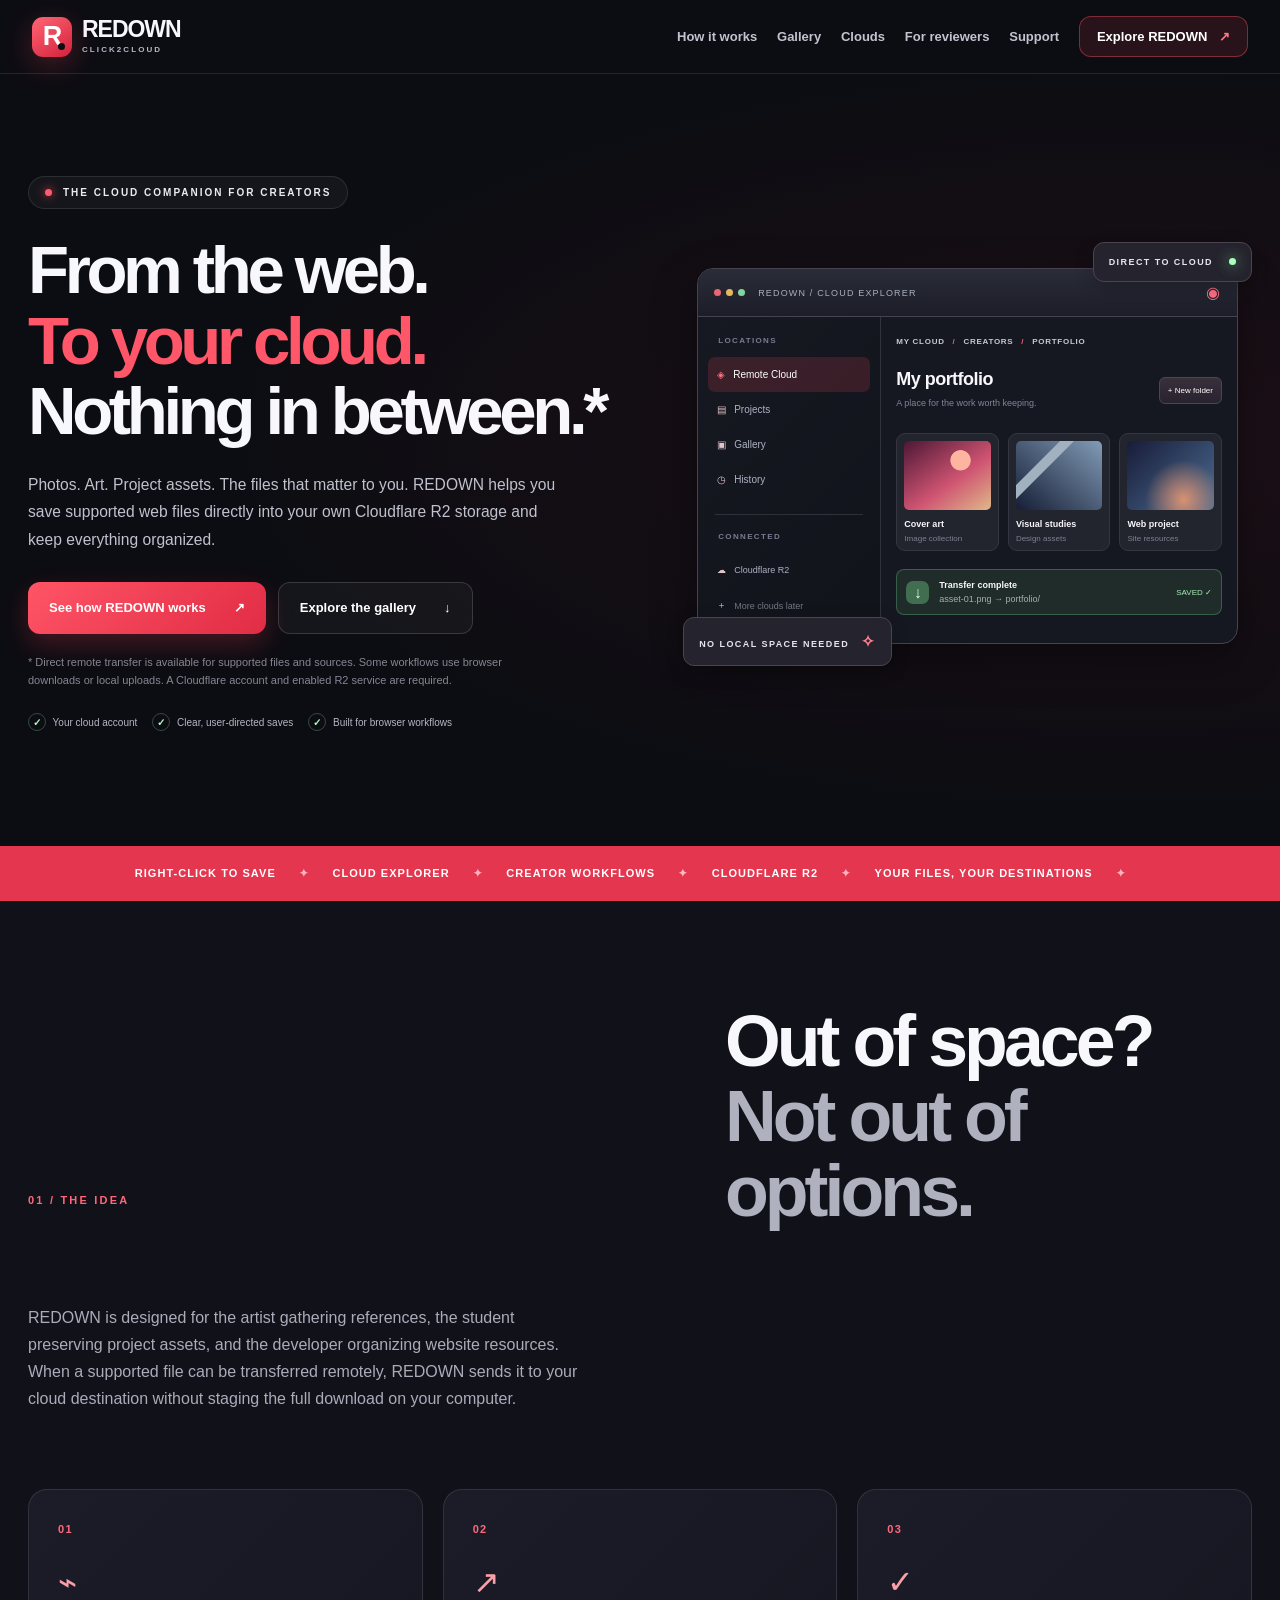
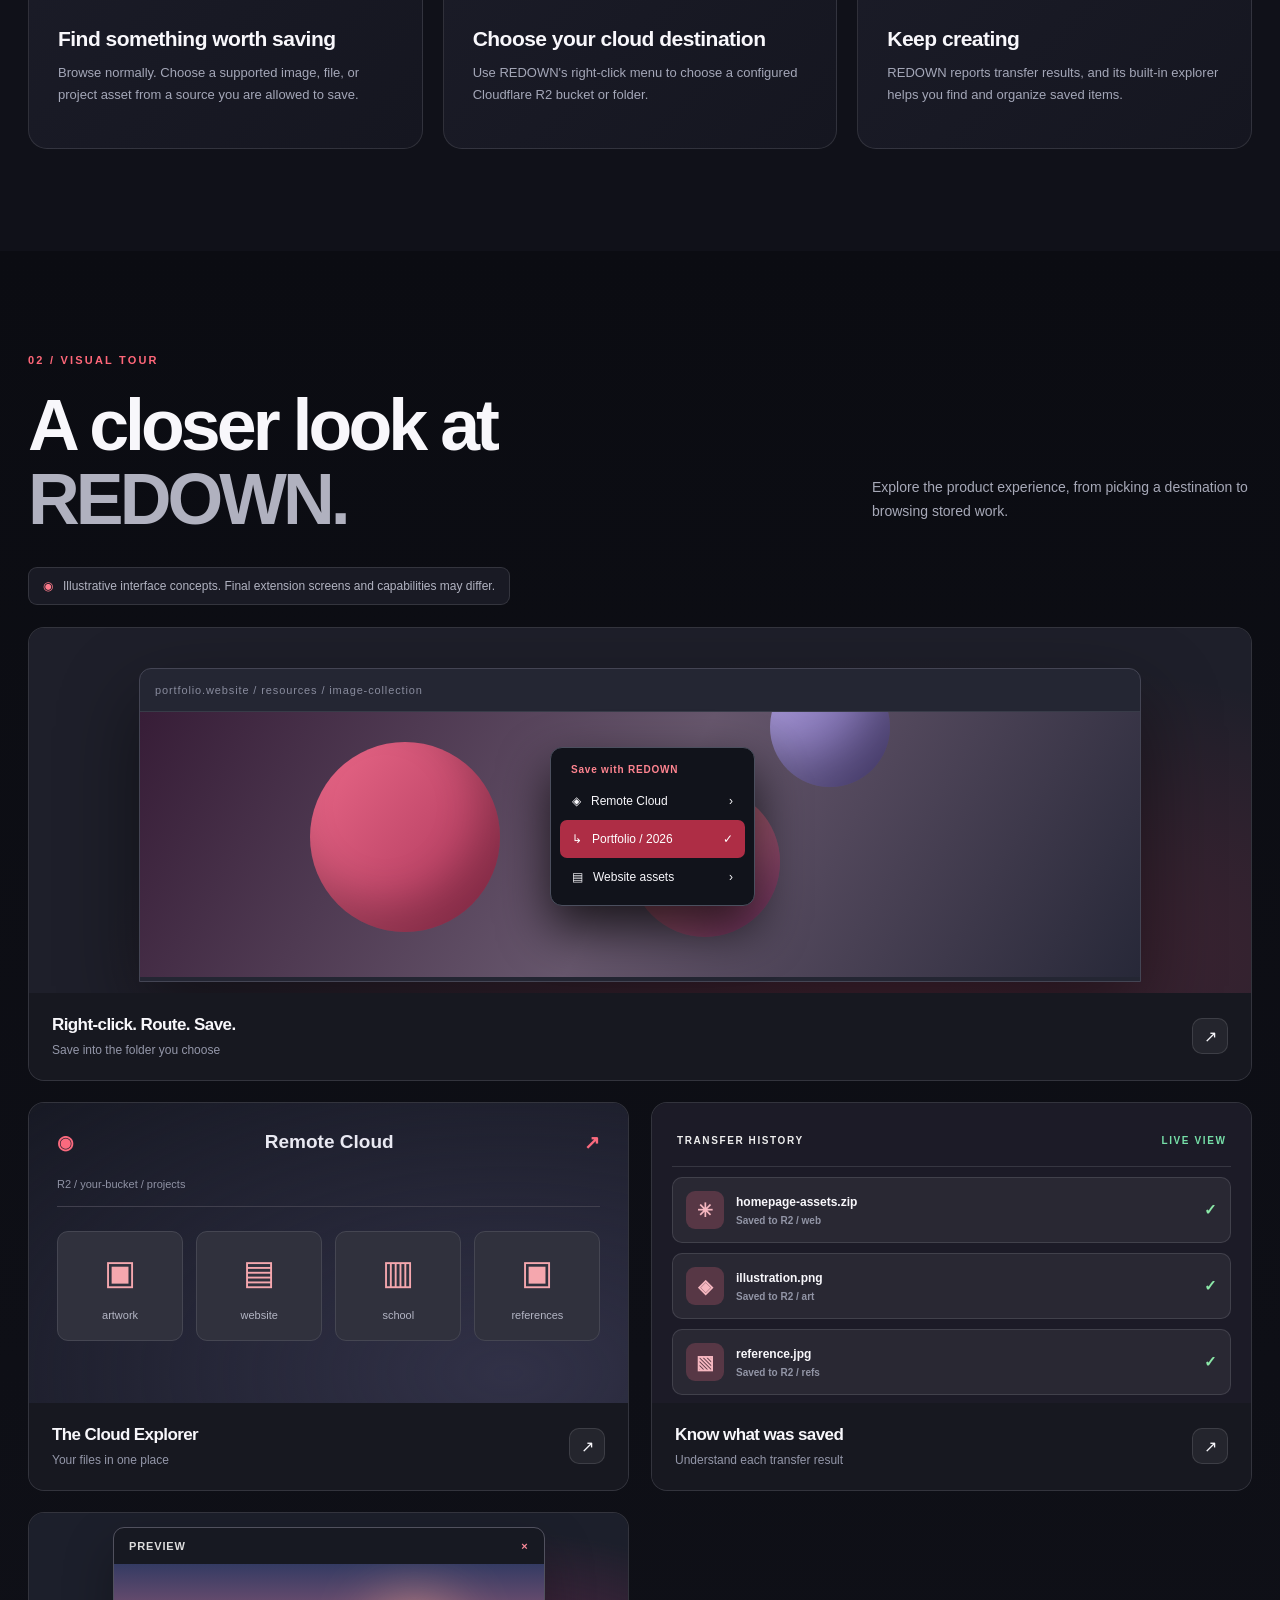
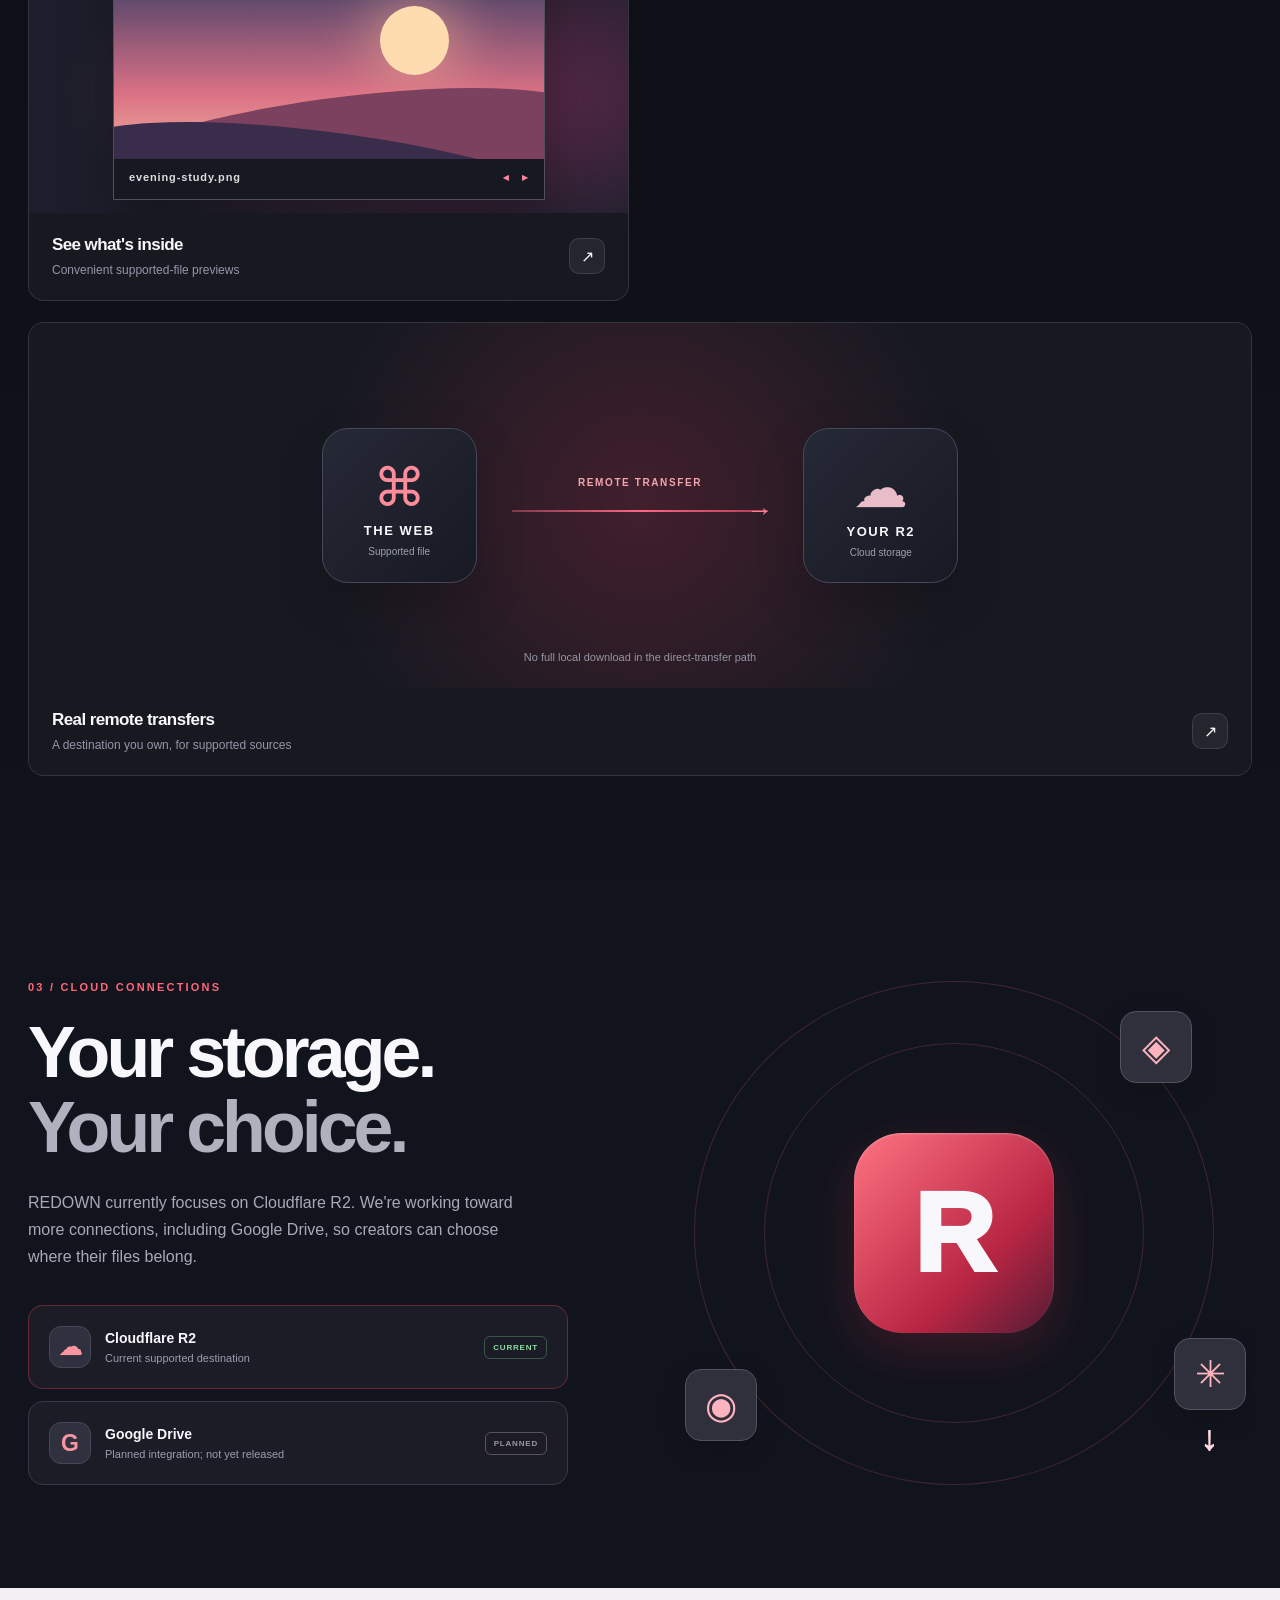
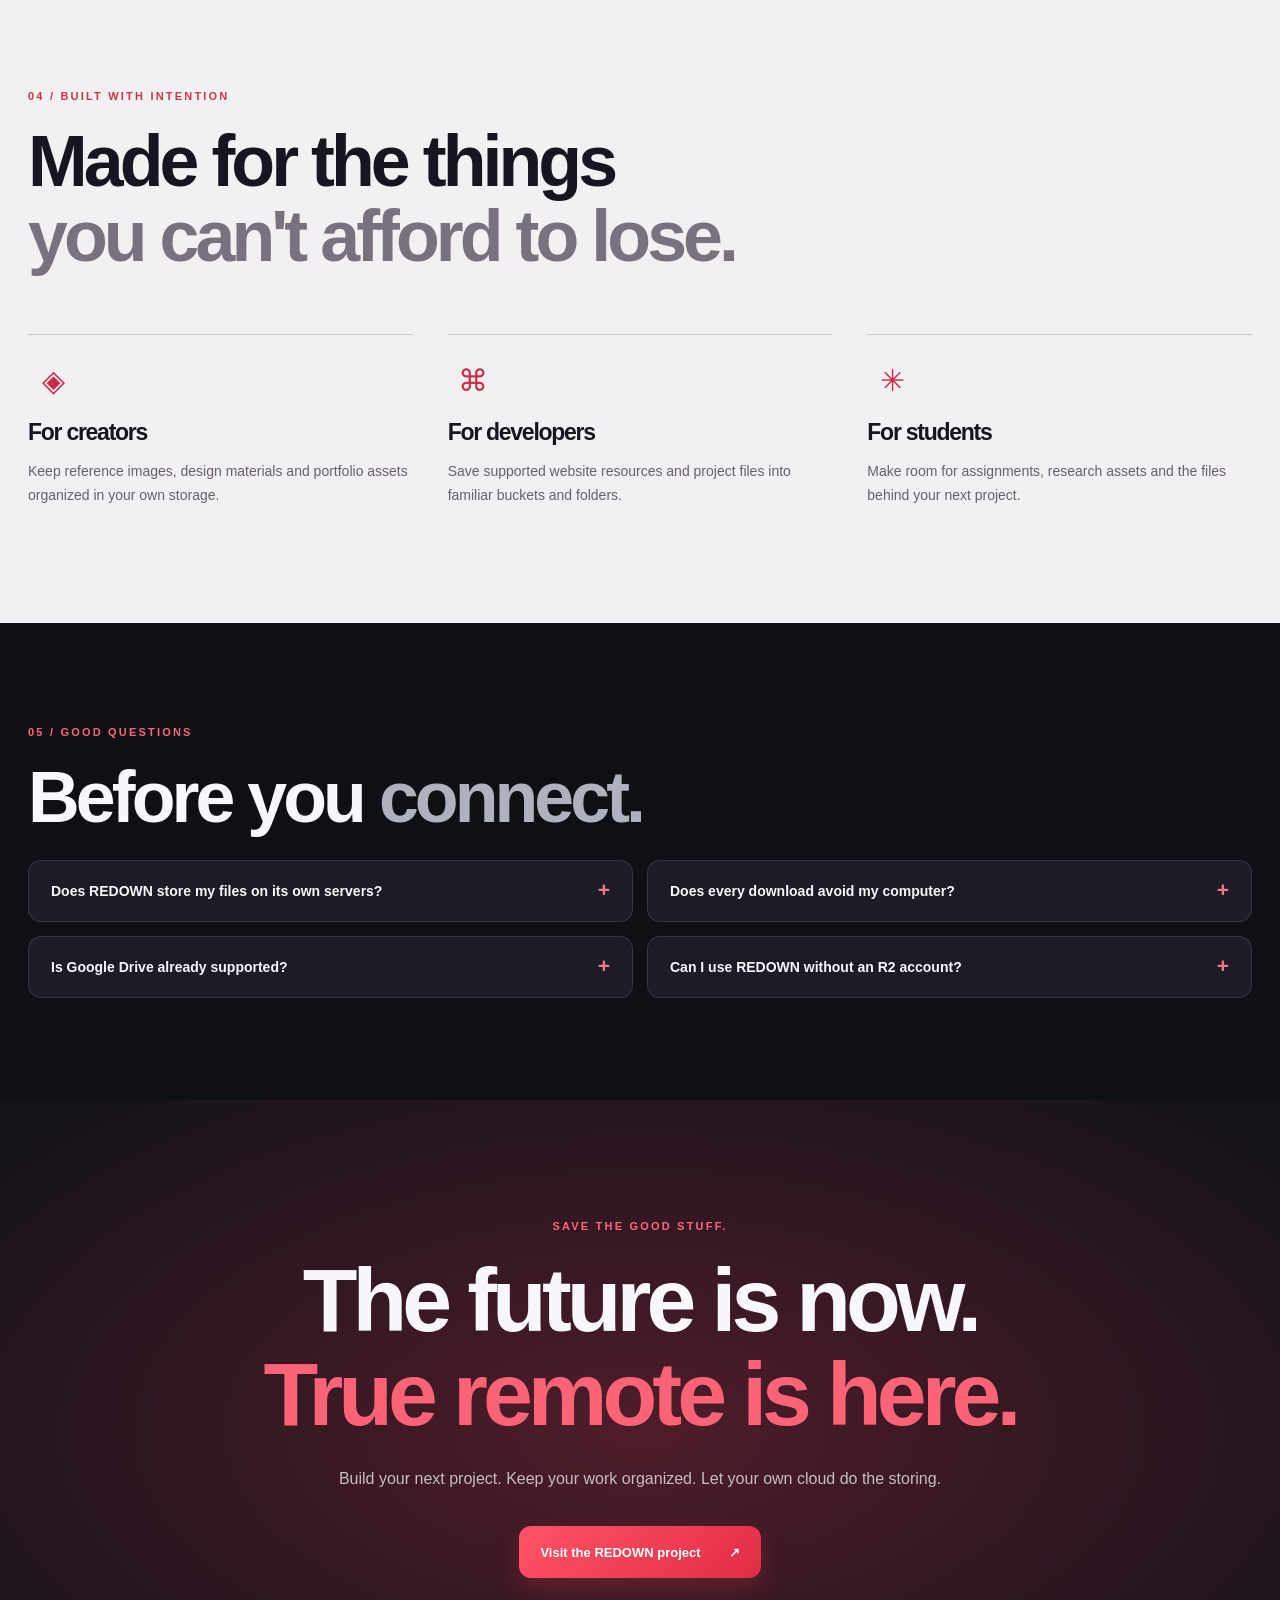
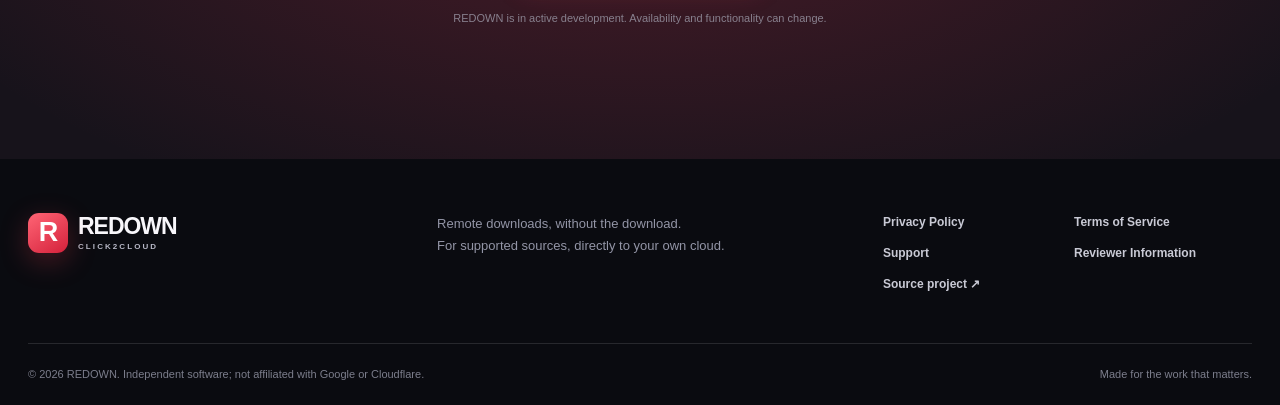
==== commit e74bf399: "Link public Privacy Policy and Terms of Service from REDOWN homepage" ====
--- a/index.html
+++ b/index.html
@@ -68,10 +68,10 @@
     </section>
     <section class="section-pad clouds-section" id="clouds"><div class="cloud-copy"><div class="kicker">03 / CLOUD CONNECTIONS</div><h2>Your storage.<br><span>Your choice.</span></h2><p>REDOWN currently focuses on Cloudflare R2. We're working toward more connections, including Google Drive, so creators can choose where their files belong.</p><div class="provider-row"><div class="provider active"><span class="provider-symbol">☁</span><div><b>Cloudflare R2</b><small>Current supported destination</small></div><span class="status-pill">CURRENT</span></div><div class="provider"><span class="provider-symbol">G</span><div><b>Google Drive</b><small>Planned integration; not yet released</small></div><span class="status-pill coming">PLANNED</span></div></div></div><div class="cloud-illustration"><div class="cloud-ring ring-a"></div><div class="cloud-ring ring-b"></div><div class="cloud-center">R<span>↓</span></div><span class="cloud-orbit orbit-a">◈</span><span class="cloud-orbit orbit-b">◉</span><span class="cloud-orbit orbit-c">✳</span></div></section>
     <section class="section-pad why-section"><div><div class="kicker">04 / BUILT WITH INTENTION</div><h2>Made for the things<br><span>you can't afford to lose.</span></h2></div><div class="value-grid"><div><span>◈</span><h3>For creators</h3><p>Keep reference images, design materials and portfolio assets organized in your own storage.</p></div><div><span>⌘</span><h3>For developers</h3><p>Save supported website resources and project files into familiar buckets and folders.</p></div><div><span>✳</span><h3>For students</h3><p>Make room for assignments, research assets and the files behind your next project.</p></div></div></section>
-    <section class="section-pad faq-section" id="faq"><div class="kicker">05 / GOOD QUESTIONS</div><h2>Before you <span>connect.</span></h2><div class="faq-grid"><details><summary>Does REDOWN store my files on its own servers?</summary><p>REDOWN is designed to transfer supported files into storage you connect, such as your own Cloudflare R2 account. Remote transfers can involve a Cloudflare Worker and the source service. REDOWN itself is not a replacement storage provider.</p></details><details><summary>Does every download avoid my computer?</summary><p>No. The direct-transfer pathway is available for supported sources and files. Other operations, including local uploads or browser-assisted download paths, may use your device. REDOWN should indicate the relevant workflow.</p></details><details><summary>Is Google Drive already supported?</summary><p>Not yet as a released integration. Google Drive is planned. The currently described cloud destination is Cloudflare R2.</p></details><details><summary>Can I use REDOWN without an R2 account?</summary><p>Cloudflare R2 must be available on your Cloudflare account for the current R2 workflow. Storage usage may incur charges from Cloudflare. Please review your provider's pricing and permissions before connecting.</p></details></div></section>
+    <section class="section-pad faq-section" id="faq"><div class="kicker">05 / GOOD QUESTIONS</div><h2>Before you <span>connect.</span></h2><div class="faq-grid"><details><summary>Does REDOWN store my files on its own servers?</summary><p>REDOWN is designed to transfer supported files into storage you connect, such as your own Cloudflare R2 account. For supported remote saves, REDOWN transfers the file to your connected storage without downloading it to your computer first. REDOWN does not supply separate storage space.</p></details><details><summary>Does every download avoid my computer?</summary><p>No. The direct-transfer pathway is available for supported sources and files. Other operations, including local uploads or browser-assisted download paths, may use your device. REDOWN should indicate the relevant workflow.</p></details><details><summary>Is Google Drive already supported?</summary><p>Not yet as a released integration. Google Drive is planned. The currently described cloud destination is Cloudflare R2.</p></details><details><summary>Can I use REDOWN without an R2 account?</summary><p>Cloudflare R2 must be available on your Cloudflare account for the current R2 workflow. Storage usage may incur charges from Cloudflare. Please review your provider's pricing and permissions before connecting.</p></details></div></section>
     <section class="last-cta"><div class="cta-glow"></div><div class="kicker">SAVE THE GOOD STUFF.</div><h2>The future is now.<br><em>True remote is here.</em></h2><p>Build your next project. Keep your work organized. Let your own cloud do the storing.</p><a class="btn btn-primary" href="https://github.com/thanks-cohn/REDOWN" target="_blank" rel="noopener noreferrer">Visit the REDOWN project <span aria-hidden="true">↗</span></a><p class="small-muted">REDOWN is in active development. Availability and functionality can change.</p></section>
   </main>
-  <footer class="site-footer"><div class="footer-top"><a class="brand" href="index.html"><span class="brand-mark">R</span><span>REDOWN<small>CLICK2CLOUD</small></span></a><p>Remote downloads, without the download.<br>For supported sources, directly to your own cloud.</p><div class="footer-links"><a href="privacy.html">Privacy Policy</a><a href="support.html">Support</a><a href="review.html">Reviewer Information</a><a href="https://github.com/thanks-cohn/REDOWN" target="_blank" rel="noopener noreferrer">Source project ↗</a></div></div><div class="footer-bottom"><span>© <span id="year">2026</span> REDOWN. Independent software; not affiliated with Google or Cloudflare.</span><span>Made for the work that matters.</span></div></footer>
+  <footer class="site-footer"><div class="footer-top"><a class="brand" href="index.html"><span class="brand-mark">R</span><span>REDOWN<small>CLICK2CLOUD</small></span></a><p>Remote downloads, without the download.<br>For supported sources, directly to your own cloud.</p><div class="footer-links"><a href="privacy.html">Privacy Policy</a><a href="terms.html">Terms of Service</a><a href="support.html">Support</a><a href="review.html">Reviewer Information</a><a href="https://github.com/thanks-cohn/REDOWN" target="_blank" rel="noopener noreferrer">Source project ↗</a></div></div><div class="footer-bottom"><span>© <span id="year">2026</span> REDOWN. Independent software; not affiliated with Google or Cloudflare.</span><span>Made for the work that matters.</span></div></footer>
   <dialog id="gallery-dialog" class="gallery-dialog" aria-label="REDOWN preview"><button class="dialog-close" type="button" aria-label="Close gallery preview">×</button><div id="dialog-preview"></div><div class="dialog-nav"><button type="button" id="gallery-prev" aria-label="Previous gallery image">← Previous</button><span id="gallery-count"></span><button type="button" id="gallery-next" aria-label="Next gallery image">Next →</button></div></dialog>
 </body>
 </html>
